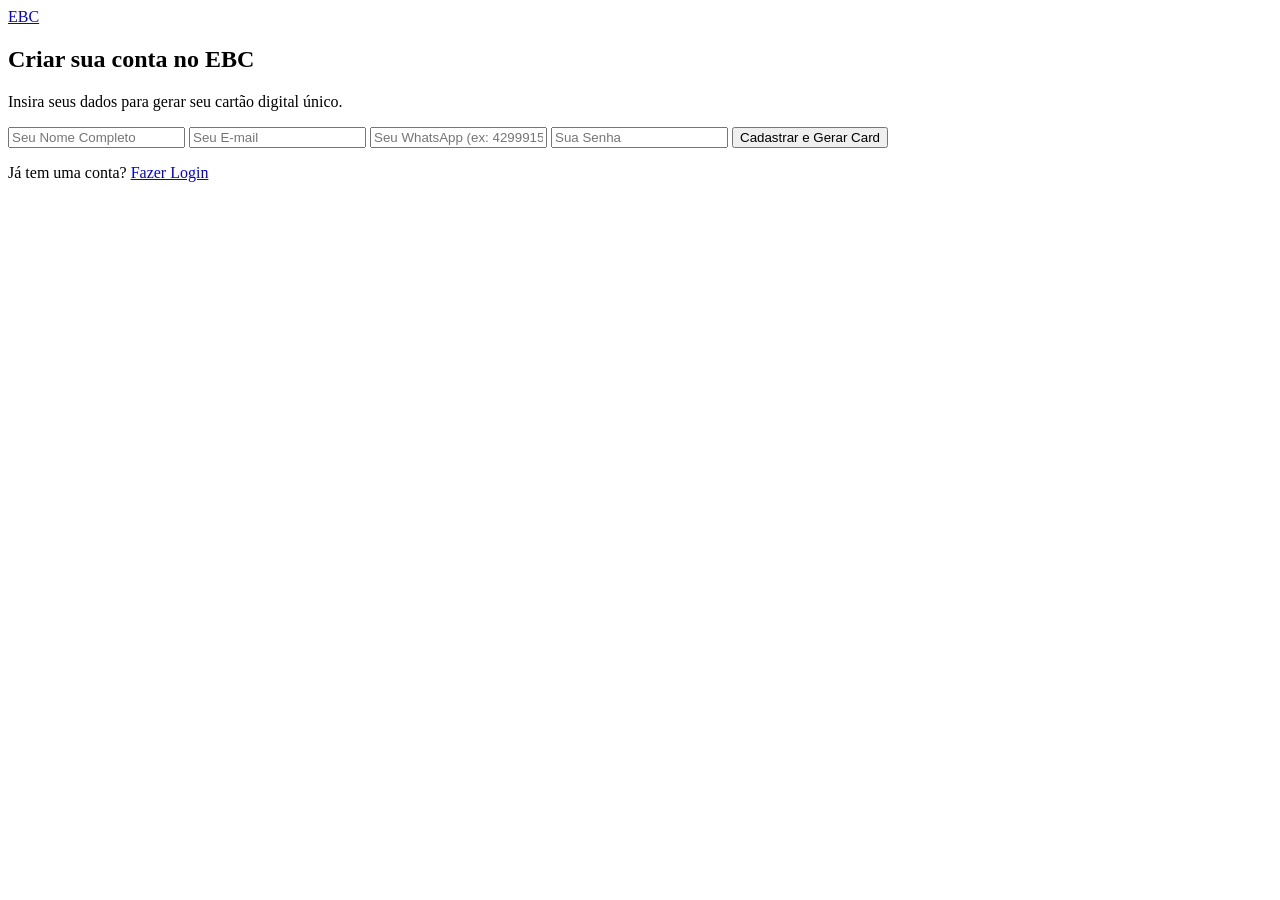
==== cadastro.html @ a2c6bccf "EXPERT BUSINESS CARD EBC permite atualizar suas informações em tempo real e já vem preparado para ev" ====
<!DOCTYPE html>
<html lang="pt-BR">
<head>
    <meta charset="UTF-8">
    <meta name="viewport" content="width=device-width, initial-scale=1.0">
    <title>Criar Conta | EBC</title>
    <link rel="stylesheet" href="css/style.css">
</head>
<body class="auth-page">

    <div class="auth-card">
        <a href="index.html" class="logo"><span class="highlight">EBC</span></a>
        <h2>Criar sua conta no EBC</h2>
        <p>Insira seus dados para gerar seu cartão digital único.</p>

        <form id="form-cadastro">
            <input type="text" id="nome" placeholder="Seu Nome Completo" required>
            <input type="email" id="email" placeholder="Seu E-mail" required>
            <input type="tel" id="whatsapp" placeholder="Seu WhatsApp (ex: 42999157587)" required>
            <input type="password" id="senha" placeholder="Sua Senha" required>
            
            <button type="submit" class="btn btn-primary btn-full">Cadastrar e Gerar Card</button>
        </form>

        <p class="auth-footer">Já tem uma conta? <a href="login.html">Fazer Login</a></p>
    </div>

    <script src="js/app.js"></script>
</body>
</html>
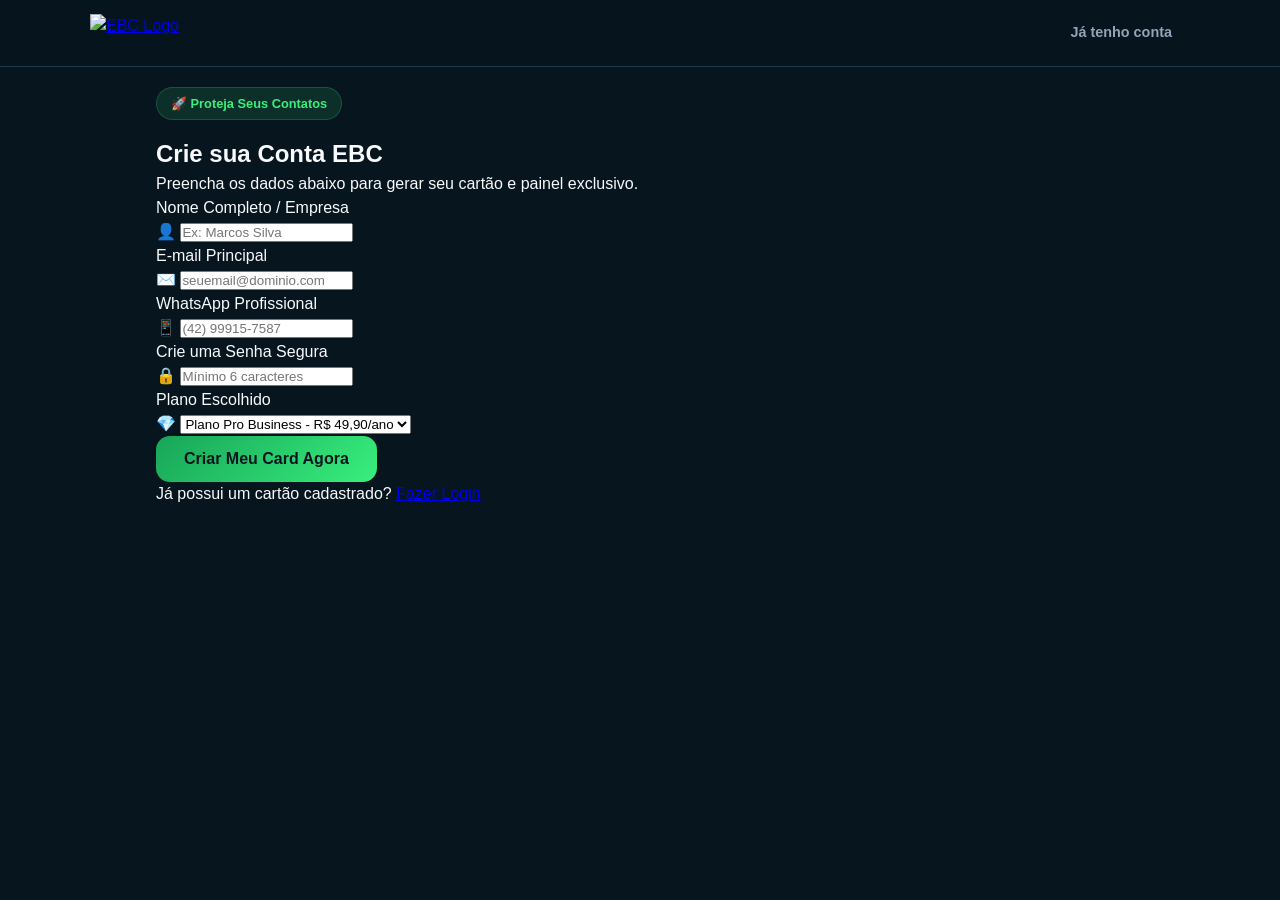
==== commit 69b21dc9: "EBC ATUALIZAÇÃO Atual" ====
--- a/cadastro.html
+++ b/cadastro.html
@@ -2,29 +2,114 @@
 <html lang="pt-BR">
 <head>
     <meta charset="UTF-8">
-    <meta name="viewport" content="width=device-width, initial-scale=1.0">
-    <title>Criar Conta | EBC</title>
-    <link rel="stylesheet" href="css/style.css">
+    <meta name="viewport" content="width=device-width, initial-scale=1.0, maximum-scale=1.0, user-scalable=no">
+    <title>Criar Conta | Expert Business Card</title>
+    <link rel="icon" type="image/svg+xml" href="favicon.svg">
+    <link rel="stylesheet" href="style.css">
+    <link rel="stylesheet" href="css/forms.css">
 </head>
-<body class="auth-page">
+<body class="app-mode">
 
-    <div class="auth-card">
-        <a href="index.html" class="logo"><span class="highlight">EBC</span></a>
-        <h2>Criar sua conta no EBC</h2>
-        <p>Insira seus dados para gerar seu cartão digital único.</p>
+    <header class="app-header">
+        <div class="header-container">
+            <a href="index.html" class="app-brand">
+                <img src="logo-ebc.svg" alt="EBC Logo" class="brand-logo">
+            </a>
+            <div class="header-actions">
+                <a href="login.html" class="btn btn-ghost">Já tenho conta</a>
+            </div>
+        </div>
+    </header>
 
-        <form id="form-cadastro">
-            <input type="text" id="nome" placeholder="Seu Nome Completo" required>
-            <input type="email" id="email" placeholder="Seu E-mail" required>
-            <input type="tel" id="whatsapp" placeholder="Seu WhatsApp (ex: 42999157587)" required>
-            <input type="password" id="senha" placeholder="Sua Senha" required>
-            
-            <button type="submit" class="btn btn-primary btn-full">Cadastrar e Gerar Card</button>
-        </form>
+    <main class="app-content">
+        <div class="auth-wrapper">
+            <div class="auth-card">
+                <div class="auth-header text-center">
+                    <div class="app-chip">🚀 Proteja Seus Contatos</div>
+                    <h2>Crie sua Conta EBC</h2>
+                    <p>Preencha os dados abaixo para gerar seu cartão e painel exclusivo.</p>
+                </div>
 
-        <p class="auth-footer">Já tem uma conta? <a href="login.html">Fazer Login</a></p>
+                <form id="form-cadastro" class="app-form" onsubmit="realizarCadastro(event)">
+                    
+                    <div id="auth-alert" class="form-alert" style="display: none;"></div>
+
+                    <div class="form-group">
+                        <label for="nome">Nome Completo / Empresa</label>
+                        <div class="input-wrapper">
+                            <span class="input-icon">👤</span>
+                            <input type="text" id="nome" placeholder="Ex: Marcos Silva" required>
+                        </div>
+                    </div>
+
+                    <div class="form-group">
+                        <label for="email">E-mail Principal</label>
+                        <div class="input-wrapper">
+                            <span class="input-icon">✉️</span>
+                            <input type="email" id="email" placeholder="seuemail@dominio.com" required>
+                        </div>
+                    </div>
+
+                    <div class="form-group">
+                        <label for="whatsapp">WhatsApp Profissional</label>
+                        <div class="input-wrapper">
+                            <span class="input-icon">📱</span>
+                            <input type="tel" id="whatsapp" placeholder="(42) 99915-7587" required>
+                        </div>
+                    </div>
+
+                    <div class="form-group">
+                        <label for="senha">Crie uma Senha Segura</label>
+                        <div class="input-wrapper">
+                            <span class="input-icon">🔒</span>
+                            <input type="password" id="senha" placeholder="Mínimo 6 caracteres" minlength="6" required>
+                        </div>
+                    </div>
+
+                    <div class="form-group">
+                        <label for="plano">Plano Escolhido</label>
+                        <div class="input-wrapper">
+                            <span class="input-icon">💎</span>
+                            <select id="plano">
+                                <option value="Start">Plano Start - R$ 19,90 (Único)</option>
+                                <option value="Pro Business" selected>Plano Pro Business - R$ 49,90/ano</option>
+                            </select>
+                        </div>
+                    </div>
+
+                    <button type="submit" class="btn btn-app-primary btn-full">
+                        Criar Meu Card Agora
+                    </button>
+
+                </form>
+
+                <div class="auth-footer text-center">
+                    <p>Já possui um cartão cadastrado? <a href="login.html" class="link-highlight">Fazer Login</a></p>
+                </div>
+            </div>
+        </div>
+    </main>
+
+    <div class="mobile-bottom-nav">
+        <a href="index.html" class="nav-item">
+            <span class="nav-icon">🏠</span>
+            <span class="nav-label">Início</span>
+        </a>
+        <a href="planos.html" class="nav-item">
+            <span class="nav-icon">💎</span>
+            <span class="nav-label">Planos</span>
+        </a>
+        <a href="cadastro.html" class="nav-item active">
+            <span class="nav-icon">➕</span>
+            <span class="nav-label">Criar</span>
+        </a>
+        <a href="login.html" class="nav-item">
+            <span class="nav-icon">🔑</span>
+            <span class="nav-label">Entrar</span>
+        </a>
     </div>
 
-    <script src="js/app.js"></script>
+    <script src="app.js"></script>
+    <script src="js/auth.js"></script>
 </body>
 </html>
--- a/style.css
+++ b/style.css
@@ -0,0 +1,321 @@
+:root {
+    --bg-main: #07151f;
+    --bg-card: #0d2232;
+    --bg-card-hover: #122c40;
+    --primary: #18a558;
+    --primary-bright: #38ef7d;
+    --primary-glow: rgba(24, 165, 88, 0.3);
+    --text: #f8fafc;
+    --text-muted: #94a3b8;
+    --border: #1e3a50;
+    --danger: #ef4444;
+    --danger-bg: rgba(239, 68, 68, 0.1);
+    --success-bg: rgba(24, 165, 88, 0.1);
+}
+
+* {
+    margin: 0;
+    padding: 0;
+    box-sizing: border-box;
+    font-family: -apple-system, BlinkMacSystemFont, "Segoe UI", Roboto, Helvetica, Arial, sans-serif;
+    -webkit-tap-highlight-color: transparent;
+}
+
+body.app-mode {
+    background-color: var(--bg-main);
+    color: var(--text);
+    line-height: 1.5;
+    padding-bottom: 70px; /* Espaço para o menu mobile inferior */
+}
+
+/* App Header Header Fixed */
+.app-header {
+    position: sticky;
+    top: 0;
+    z-index: 100;
+    background: rgba(7, 21, 31, 0.88);
+    backdrop-filter: blur(12px);
+    border-bottom: 1px solid var(--border);
+    padding: 12px 20px;
+}
+
+.header-container {
+    max-width: 1100px;
+    margin: 0 auto;
+    display: flex;
+    justify-content: space-between;
+    align-items: center;
+}
+
+.brand-logo {
+    height: 38px;
+    display: block;
+}
+
+.desktop-nav {
+    display: flex;
+    gap: 20px;
+}
+
+.desktop-nav a {
+    color: var(--text-muted);
+    text-decoration: none;
+    font-size: 0.95rem;
+    font-weight: 500;
+    transition: 0.2s;
+}
+
+.desktop-nav a:hover {
+    color: var(--primary-bright);
+}
+
+.header-actions {
+    display: flex;
+    gap: 10px;
+}
+
+/* Botões Estilo App */
+.btn {
+    display: inline-flex;
+    align-items: center;
+    justify-content: center;
+    padding: 10px 18px;
+    border-radius: 12px;
+    font-weight: 600;
+    text-decoration: none;
+    font-size: 0.9rem;
+    transition: all 0.2s ease;
+    border: none;
+    cursor: pointer;
+}
+
+.btn-ghost {
+    color: var(--text-muted);
+}
+
+.btn-ghost:hover {
+    color: var(--text);
+}
+
+.btn-primary-glow {
+    background: var(--primary);
+    color: #fff;
+    box-shadow: 0 4px 14px var(--primary-glow);
+}
+
+.btn-primary-glow:hover {
+    background: #138043;
+    transform: translateY(-1px);
+}
+
+.btn-app-primary {
+    background: linear-gradient(135deg, #18a558, #38ef7d);
+    color: #07151f;
+    font-size: 1rem;
+    padding: 14px 28px;
+    border-radius: 14px;
+    font-weight: 800;
+}
+
+.btn-app-secondary {
+    background: var(--bg-card);
+    color: var(--text);
+    border: 1px solid var(--border);
+    font-size: 1rem;
+    padding: 14px 28px;
+    border-radius: 14px;
+}
+
+/* App Content Layout */
+.app-content {
+    max-width: 1000px;
+    margin: 20px auto;
+    padding: 0 16px;
+}
+
+.hero-card {
+    background: radial-gradient(circle at top right, #123046, var(--bg-card));
+    border: 1px solid var(--border);
+    border-radius: 24px;
+    padding: 40px 24px;
+    text-align: center;
+    margin-bottom: 30px;
+    box-shadow: 0 10px 30px rgba(0,0,0,0.3);
+}
+
+.app-chip {
+    display: inline-block;
+    background: rgba(56, 239, 125, 0.12);
+    color: var(--primary-bright);
+    padding: 6px 14px;
+    border-radius: 20px;
+    font-size: 0.8rem;
+    font-weight: 700;
+    margin-bottom: 16px;
+    border: 1px solid rgba(56, 239, 125, 0.2);
+}
+
+.hero-title {
+    font-size: 2rem;
+    font-weight: 800;
+    line-height: 1.25;
+    margin-bottom: 16px;
+}
+
+.gradient-text {
+    background: linear-gradient(90deg, #18a558, #38ef7d);
+    -webkit-background-clip: text;
+    -webkit-text-fill-color: transparent;
+}
+
+.hero-desc {
+    color: var(--text-muted);
+    font-size: 1rem;
+    max-width: 750px;
+    margin: 0 auto 24px auto;
+}
+
+.hero-action-group {
+    display: flex;
+    gap: 12px;
+    justify-content: center;
+    flex-wrap: wrap;
+}
+
+/* Grids estilo Widget */
+.app-section {
+    margin-bottom: 40px;
+}
+
+.section-header {
+    text-align: center;
+    margin-bottom: 20px;
+}
+
+.section-header h2 {
+    font-size: 1.5rem;
+    font-weight: 700;
+}
+
+.section-header p {
+    color: var(--text-muted);
+    font-size: 0.9rem;
+}
+
+.app-grid-2 {
+    display: grid;
+    grid-template-columns: repeat(auto-fit, minmax(280px, 1fr));
+    gap: 16px;
+}
+
+.app-grid-3 {
+    display: grid;
+    grid-template-columns: repeat(auto-fit, minmax(240px, 1fr));
+    gap: 16px;
+}
+
+.app-card {
+    background: var(--bg-card);
+    border: 1px solid var(--border);
+    border-radius: 18px;
+    padding: 24px;
+}
+
+.border-danger { border-left: 4px solid var(--danger); }
+.border-success { border-left: 4px solid var(--primary); }
+
+.card-status-badge {
+    display: inline-block;
+    padding: 4px 10px;
+    border-radius: 8px;
+    font-size: 0.8rem;
+    font-weight: 700;
+    margin-bottom: 12px;
+}
+
+.status-danger { background: var(--danger-bg); color: var(--danger); }
+.status-success { background: var(--success-bg); color: var(--primary-bright); }
+
+.app-list {
+    list-style: none;
+}
+
+.app-list li {
+    margin-bottom: 12px;
+    font-size: 0.9rem;
+    color: var(--text-muted);
+}
+
+.widget-card {
+    background: var(--bg-card);
+    border: 1px solid var(--border);
+    border-radius: 18px;
+    padding: 20px;
+    transition: 0.2s;
+}
+
+.widget-card:hover {
+    background: var(--bg-card-hover);
+    transform: translateY(-2px);
+}
+
+.widget-icon {
+    font-size: 1.8rem;
+    margin-bottom: 10px;
+}
+
+/* Bottom Nav (Apenas Mobile) */
+.mobile-bottom-nav {
+    display: none;
+    position: fixed;
+    bottom: 0;
+    left: 0;
+    width: 100%;
+    height: 60px;
+    background: rgba(13, 34, 50, 0.95);
+    backdrop-filter: blur(10px);
+    border-top: 1px solid var(--border);
+    justify-content: space-around;
+    align-items: center;
+    z-index: 1000;
+}
+
+.nav-item {
+    display: flex;
+    flex-direction: column;
+    align-items: center;
+    text-decoration: none;
+    color: var(--text-muted);
+    font-size: 0.7rem;
+}
+
+.nav-item.active {
+    color: var(--primary-bright);
+}
+
+.nav-icon {
+    font-size: 1.2rem;
+}
+
+/* Footer App */
+.app-footer {
+    text-align: center;
+    padding: 30px 16px;
+    border-top: 1px solid var(--border);
+    color: var(--text-muted);
+    font-size: 0.85rem;
+}
+
+.contact-highlight {
+    color: var(--primary-bright);
+    font-weight: 600;
+    margin: 8px 0;
+}
+
+/* Responsividade Mobile Native */
+@media (max-width: 768px) {
+    .desktop-nav { display: none; }
+    .mobile-bottom-nav { display: flex; }
+    .hero-title { font-size: 1.6rem; }
+    .hero-card { padding: 24px 16px; }
+}
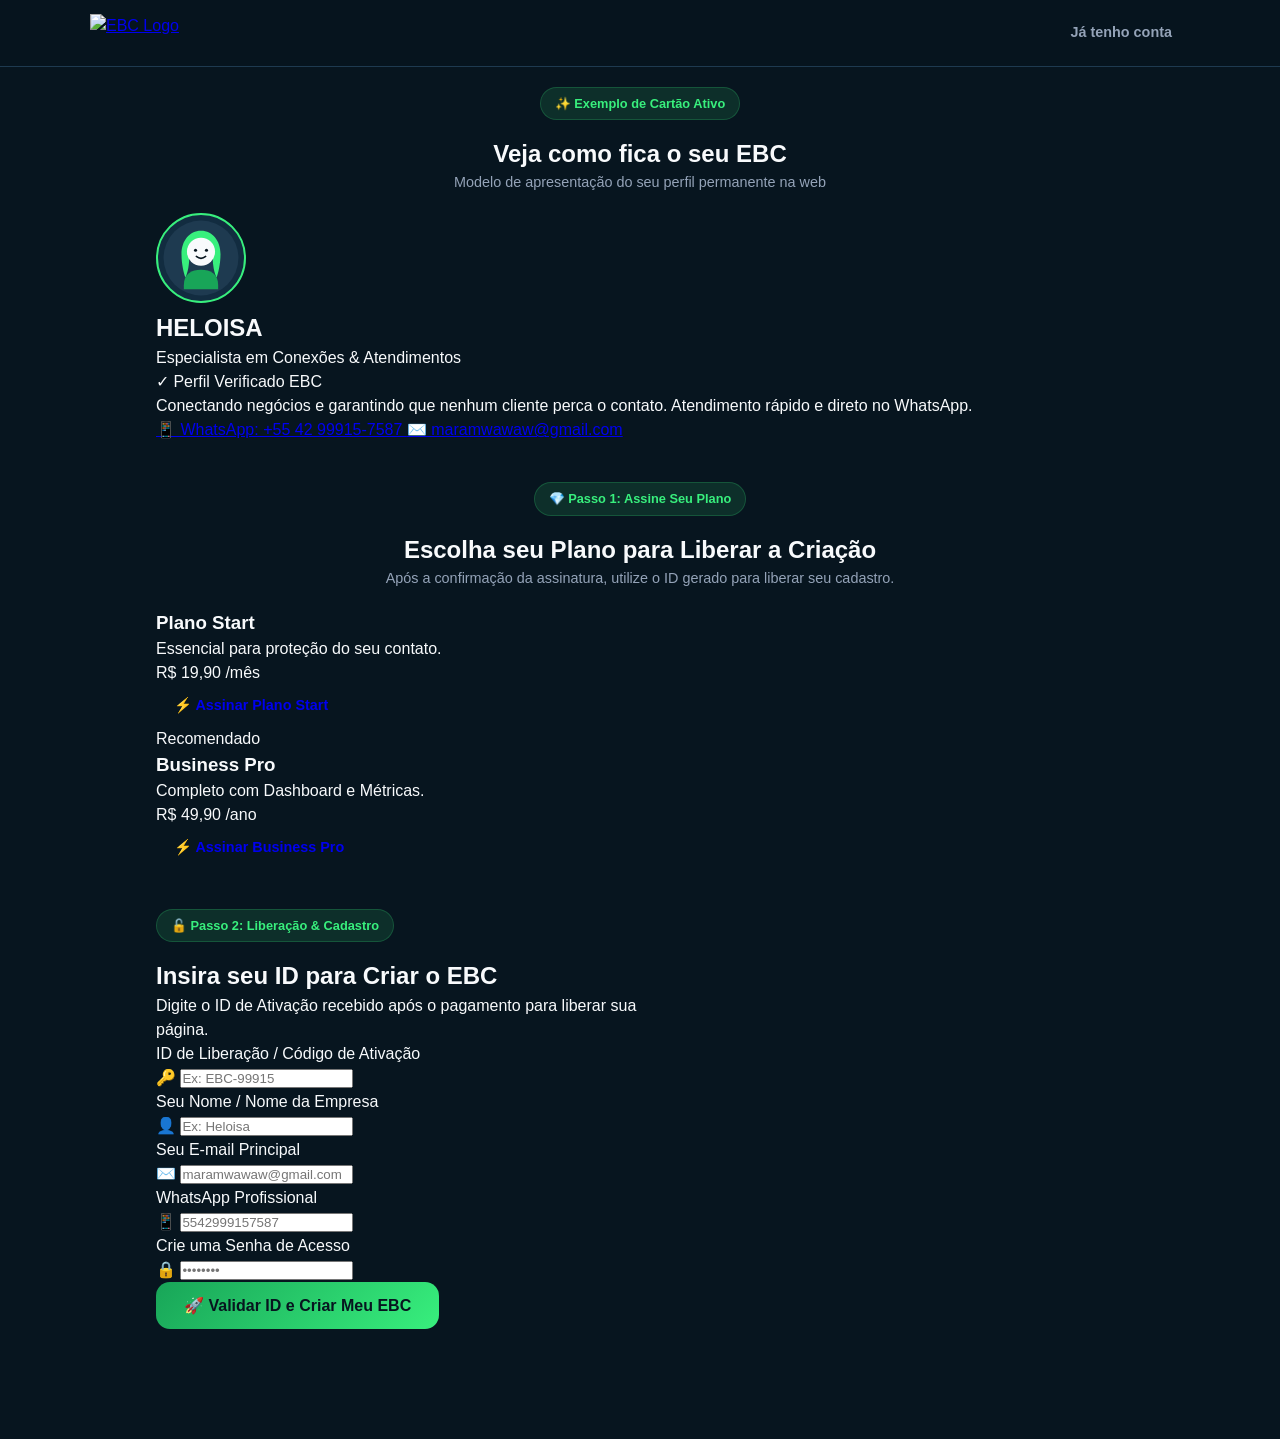
==== commit 764fc406: "cadastro.html Atualização" ====
--- a/cadastro.html
+++ b/cadastro.html
@@ -3,10 +3,11 @@
 <head>
     <meta charset="UTF-8">
     <meta name="viewport" content="width=device-width, initial-scale=1.0, maximum-scale=1.0, user-scalable=no">
-    <title>Criar Conta | Expert Business Card</title>
+    <title>Criar EBC | Expert Business Card</title>
     <link rel="icon" type="image/svg+xml" href="favicon.svg">
     <link rel="stylesheet" href="style.css">
     <link rel="stylesheet" href="css/forms.css">
+    <link rel="stylesheet" href="css/dashboard.css">
 </head>
 <body class="app-mode">
 
@@ -22,72 +23,154 @@
     </header>
 
     <main class="app-content">
-        <div class="auth-wrapper">
-            <div class="auth-card">
-                <div class="auth-header text-center">
-                    <div class="app-chip">🚀 Proteja Seus Contatos</div>
-                    <h2>Crie sua Conta EBC</h2>
-                    <p>Preencha os dados abaixo para gerar seu cartão e painel exclusivo.</p>
-                </div>
-
-                <form id="form-cadastro" class="app-form" onsubmit="realizarCadastro(event)">
+
+        <section class="app-section">
+            <div class="section-header text-center">
+                <div class="app-chip">✨ Exemplo de Cartão Ativo</div>
+                <h2>Veja como fica o seu EBC</h2>
+                <p>Modelo de apresentação do seu perfil permanente na web</p>
+            </div>
+
+            <div class="public-card-wrapper" style="margin: 0 auto 30px auto;">
+                <div class="public-card">
                     
-                    <div id="auth-alert" class="form-alert" style="display: none;"></div>
-
-                    <div class="form-group">
-                        <label for="nome">Nome Completo / Empresa</label>
-                        <div class="input-wrapper">
-                            <span class="input-icon">👤</span>
-                            <input type="text" id="nome" placeholder="Ex: Marcos Silva" required>
-                        </div>
-                    </div>
-
-                    <div class="form-group">
-                        <label for="email">E-mail Principal</label>
-                        <div class="input-wrapper">
-                            <span class="input-icon">✉️</span>
-                            <input type="email" id="email" placeholder="seuemail@dominio.com" required>
-                        </div>
-                    </div>
-
-                    <div class="form-group">
-                        <label for="whatsapp">WhatsApp Profissional</label>
-                        <div class="input-wrapper">
-                            <span class="input-icon">📱</span>
-                            <input type="tel" id="whatsapp" placeholder="(42) 99915-7587" required>
-                        </div>
-                    </div>
-
-                    <div class="form-group">
-                        <label for="senha">Crie uma Senha Segura</label>
-                        <div class="input-wrapper">
-                            <span class="input-icon">🔒</span>
-                            <input type="password" id="senha" placeholder="Mínimo 6 caracteres" minlength="6" required>
-                        </div>
-                    </div>
-
-                    <div class="form-group">
-                        <label for="plano">Plano Escolhido</label>
-                        <div class="input-wrapper">
-                            <span class="input-icon">💎</span>
-                            <select id="plano">
-                                <option value="Start">Plano Start - R$ 19,90 (Único)</option>
-                                <option value="Pro Business" selected>Plano Pro Business - R$ 49,90/ano</option>
-                            </select>
-                        </div>
-                    </div>
-
-                    <button type="submit" class="btn btn-app-primary btn-full">
-                        Criar Meu Card Agora
-                    </button>
-
-                </form>
-
-                <div class="auth-footer text-center">
-                    <p>Já possui um cartão cadastrado? <a href="login.html" class="link-highlight">Fazer Login</a></p>
-                </div>
-            </div>
-        </div>
+                    <div class="card-avatar-box">
+                        <svg width="90" height="90" viewBox="0 0 100 100" fill="none" xmlns="http://www.w3.org/2000/svg" style="border-radius: 50%; background: #122c40; padding: 4px; border: 2px solid var(--primary-bright);">
+                            <circle cx="50" cy="50" r="48" fill="#1e3a50"/>
+                            <path d="M25 45C25 28 35 15 50 15C65 15 75 28 75 45C75 58 72 70 70 75C65 65 65 50 65 50C65 50 58 55 50 55C42 55 35 50 35 50C35 50 35 65 30 75C28 70 25 58 25 45Z" fill="#38ef7d"/>
+                            <circle cx="50" cy="42" r="18" fill="#f8fafc"/>
+                            <circle cx="43" cy="40" r="2" fill="#07151f"/>
+                            <circle cx="57" cy="40" r="2" fill="#07151f"/>
+                            <path d="M44 48Q50 53 56 48" stroke="#07151f" stroke-width="2" stroke-linecap="round"/>
+                            <path d="M28 85C28 70 38 65 50 65C62 65 72 70 72 85V90H28V85Z" fill="#18a558"/>
+                        </svg>
+                    </div>
+
+                    <div class="card-identity text-center">
+                        <h1>HELOISA</h1>
+                        <p class="public-title">Especialista em Conexões & Atendimentos</p>
+                        <div class="ebc-verified-badge">✓ Perfil Verificado EBC</div>
+                    </div>
+
+                    <p class="public-bio text-center">
+                        Conectando negócios e garantindo que nenhum cliente perca o contato. Atendimento rápido e direto no WhatsApp.
+                    </p>
+
+                    <div class="card-actions-list">
+                        <a href="https://wa.me/5542999157587" target="_blank" class="card-btn btn-whatsapp">
+                            📱 WhatsApp: +55 42 99915-7587
+                        </a>
+                        <a href="mailto:maramwawaw@gmail.com" class="card-btn btn-email">
+                            ✉️ maramwawaw@gmail.com
+                        </a>
+                    </div>
+                </div>
+            </div>
+        </section>
+
+        <section class="app-section">
+            <div class="section-header text-center">
+                <div class="app-chip">💎 Passo 1: Assine Seu Plano</div>
+                <h2>Escolha seu Plano para Liberar a Criação</h2>
+                <p>Após a confirmação da assinatura, utilize o ID gerado para liberar seu cadastro.</p>
+            </div>
+
+            <div class="plans-container" style="margin-bottom: 30px;">
+                <div class="plan-card">
+                    <div class="plan-header">
+                        <h3>Plano Start</h3>
+                        <p class="plan-desc">Essencial para proteção do seu contato.</p>
+                    </div>
+                    <div class="plan-price">
+                        <span class="currency">R$</span>
+                        <span class="amount">19,90</span>
+                        <span class="period">/mês</span>
+                    </div>
+                    <a href="https://invoice.infinitepay.io/plans/wanderer/W61VbRjWlc" target="_blank" class="btn btn-plan">
+                        ⚡ Assinar Plano Start
+                    </a>
+                </div>
+
+                <div class="plan-card featured">
+                    <div class="plan-badge">Recomendado</div>
+                    <div class="plan-header">
+                        <h3>Business Pro</h3>
+                        <p class="plan-desc">Completo com Dashboard e Métricas.</p>
+                    </div>
+                    <div class="plan-price">
+                        <span class="currency">R$</span>
+                        <span class="amount">49,90</span>
+                        <span class="period">/ano</span>
+                    </div>
+                    <a href="https://invoice.infinitepay.io/plans/wanderer/f2KK0STDxu" target="_blank" class="btn btn-plan btn-featured">
+                        ⚡ Assinar Business Pro
+                    </a>
+                </div>
+            </div>
+        </section>
+
+        <section class="app-section">
+            <div class="auth-wrapper" style="max-width: 500px;">
+                <div class="auth-card">
+                    <div class="auth-header text-center">
+                        <div class="app-chip">🔓 Passo 2: Liberação & Cadastro</div>
+                        <h2>Insira seu ID para Criar o EBC</h2>
+                        <p>Digite o ID de Ativação recebido após o pagamento para liberar sua página.</p>
+                    </div>
+
+                    <form id="form-cadastro-ebc" class="app-form" onsubmit="validarELiberarEBC(event)">
+                        
+                        <div id="auth-alert" class="form-alert" style="display: none;"></div>
+
+                        <div class="form-group">
+                            <label for="id-liberacao">ID de Liberação / Código de Ativação</label>
+                            <div class="input-wrapper">
+                                <span class="input-icon">🔑</span>
+                                <input type="text" id="id-liberacao" placeholder="Ex: EBC-99915" required>
+                            </div>
+                        </div>
+
+                        <div class="form-group">
+                            <label for="nome">Seu Nome / Nome da Empresa</label>
+                            <div class="input-wrapper">
+                                <span class="input-icon">👤</span>
+                                <input type="text" id="nome" placeholder="Ex: Heloisa" required>
+                            </div>
+                        </div>
+
+                        <div class="form-group">
+                            <label for="email">Seu E-mail Principal</label>
+                            <div class="input-wrapper">
+                                <span class="input-icon">✉️</span>
+                                <input type="email" id="email" placeholder="maramwawaw@gmail.com" required>
+                            </div>
+                        </div>
+
+                        <div class="form-group">
+                            <label for="whatsapp">WhatsApp Profissional</label>
+                            <div class="input-wrapper">
+                                <span class="input-icon">📱</span>
+                                <input type="tel" id="whatsapp" placeholder="5542999157587" required>
+                            </div>
+                        </div>
+
+                        <div class="form-group">
+                            <label for="senha">Crie uma Senha de Acesso</label>
+                            <div class="input-wrapper">
+                                <span class="input-icon">🔒</span>
+                                <input type="password" id="senha" placeholder="••••••••" minlength="6" required>
+                            </div>
+                        </div>
+
+                        <button type="submit" class="btn btn-app-primary btn-full">
+                            🚀 Validar ID e Criar Meu EBC
+                        </button>
+
+                    </form>
+                </div>
+            </div>
+        </section>
+
     </main>
 
     <div class="mobile-bottom-nav">
@@ -110,6 +193,40 @@
     </div>
 
     <script src="app.js"></script>
-    <script src="js/auth.js"></script>
+    <script>
+        function validarELiberarEBC(event) {
+            event.preventDefault();
+
+            const idLiberacao = document.getElementById('id-liberacao').value.trim();
+            const alertBox = document.getElementById('auth-alert');
+
+            // Validação simples do ID de Liberação
+            if (!idLiberacao) {
+                alertBox.innerText = '❌ Por favor, informe o ID de Liberação do seu plano.';
+                alertBox.className = 'form-alert alert-error';
+                alertBox.style.display = 'block';
+                return;
+            }
+
+            const usuario = {
+                ebc_id: idLiberacao,
+                nome: document.getElementById('nome').value,
+                email: document.getElementById('email').value,
+                whatsapp: document.getElementById('whatsapp').value,
+                senha: document.getElementById('senha').value
+            };
+
+            // Salva a sessão do usuário
+            localStorage.setItem('ebc_sessao_ativa', JSON.stringify(usuario));
+
+            alertBox.innerText = '✅ ID Validado! Redirecionando para o seu Dashboard...';
+            alertBox.className = 'form-alert alert-success';
+            alertBox.style.display = 'block';
+
+            setTimeout(() => {
+                window.location.href = 'dashboard.html';
+            }, 1200);
+        }
+    </script>
 </body>
-</html>+</html>
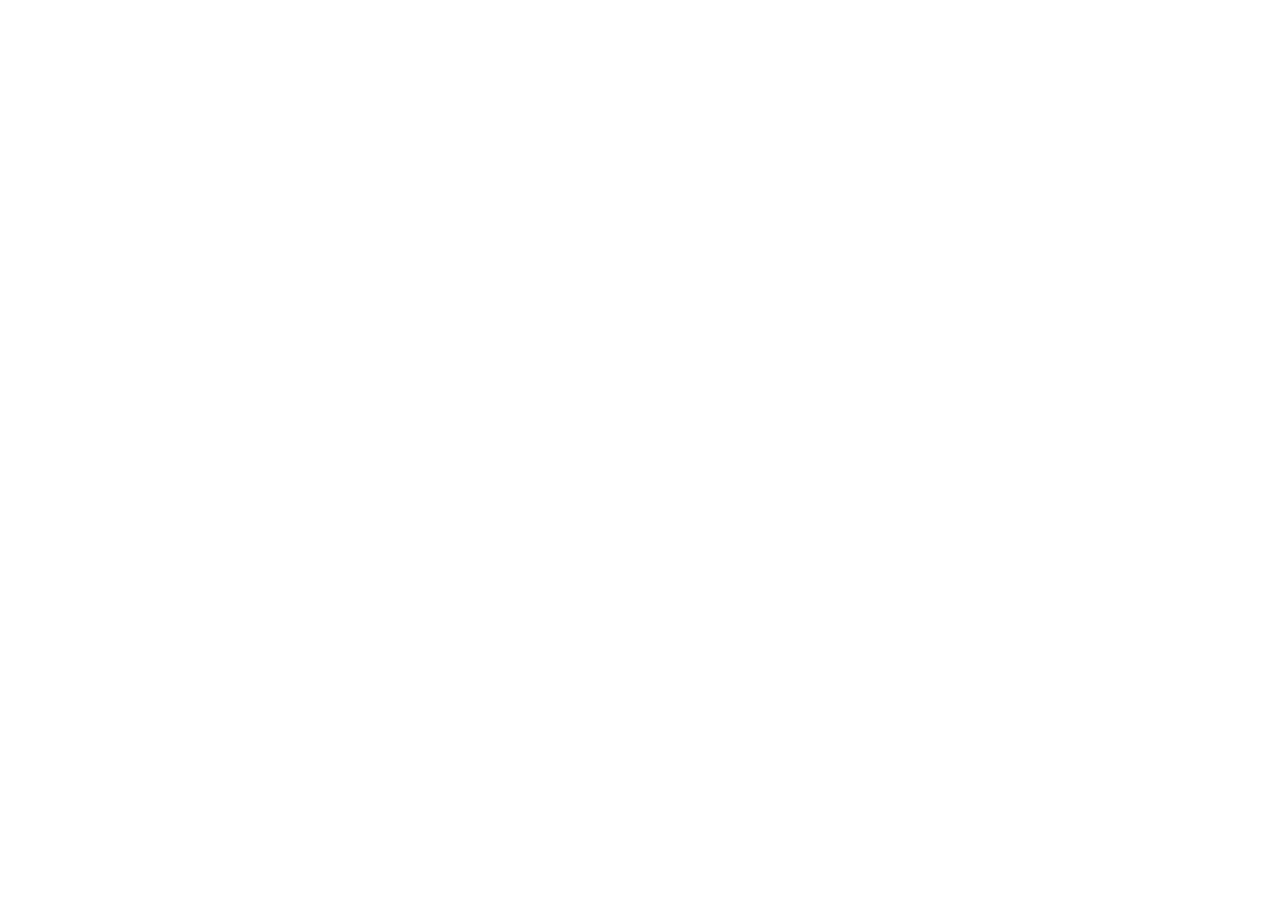
==== commit 0ff486fc: "cadastro.html Atualização" ====
--- a/cadastro.html
+++ b/cadastro.html
@@ -8,225 +8,161 @@
     <link rel="stylesheet" href="style.css">
     <link rel="stylesheet" href="css/forms.css">
     <link rel="stylesheet" href="css/dashboard.css">
-</head>
-<body class="app-mode">
+    <link rel="stylesheet" href="https://cdnjs.cloudflare.com/ajax/libs/font-awesome/6.4.0/css/all.min.css">
+    
+    <style>
+        /* Ajustes específicos para a grade de cartões */
+        .cards-grid-wrapper {
+            display: flex;
+            flex-wrap: wrap;
+            gap: 20px;
+            justify-content: center;
+            max-width: 850px;
+            margin: 0 auto 30px auto;
+            width: 100%;
+        }
 
-    <header class="app-header">
-        <div class="header-container">
-            <a href="index.html" class="app-brand">
-                <img src="logo-ebc.svg" alt="EBC Logo" class="brand-logo">
-            </a>
-            <div class="header-actions">
-                <a href="login.html" class="btn btn-ghost">Já tenho conta</a>
-            </div>
-        </div>
-    </header>
+        .custom-card {
+            background: #ffffff;
+            border-radius: 16px;
+            box-shadow: 0 8px 20px rgba(0,0,0,0.08);
+            flex: 1;
+            min-width: 290px;
+            max-width: 380px;
+            padding: 24px 20px;
+            text-align: center;
+            display: flex;
+            flex-direction: column;
+            align-items: center;
+            border: 1px solid rgba(0,0,0,0.05);
+        }
 
-    <main class="app-content">
+        .custom-card .avatar-box {
+            width: 80px;
+            height: 80px;
+            border-radius: 50%;
+            display: flex;
+            align-items: center;
+            justify-content: center;
+            font-size: 32px;
+            margin-bottom: 12px;
+        }
 
-        <section class="app-section">
-            <div class="section-header text-center">
-                <div class="app-chip">✨ Exemplo de Cartão Ativo</div>
-                <h2>Veja como fica o seu EBC</h2>
-                <p>Modelo de apresentação do seu perfil permanente na web</p>
-            </div>
+        .custom-card .badge-verified {
+            padding: 4px 10px;
+            border-radius: 20px;
+            font-size: 0.78rem;
+            font-weight: 700;
+            margin-bottom: 10px;
+            display: inline-flex;
+            align-items: center;
+            gap: 5px;
+        }
 
-            <div class="public-card-wrapper" style="margin: 0 auto 30px auto;">
-                <div class="public-card">
-                    
-                    <div class="card-avatar-box">
-                        <svg width="90" height="90" viewBox="0 0 100 100" fill="none" xmlns="http://www.w3.org/2000/svg" style="border-radius: 50%; background: #122c40; padding: 4px; border: 2px solid var(--primary-bright);">
-                            <circle cx="50" cy="50" r="48" fill="#1e3a50"/>
-                            <path d="M25 45C25 28 35 15 50 15C65 15 75 28 75 45C75 58 72 70 70 75C65 65 65 50 65 50C65 50 58 55 50 55C42 55 35 50 35 50C35 50 35 65 30 75C28 70 25 58 25 45Z" fill="#38ef7d"/>
-                            <circle cx="50" cy="42" r="18" fill="#f8fafc"/>
-                            <circle cx="43" cy="40" r="2" fill="#07151f"/>
-                            <circle cx="57" cy="40" r="2" fill="#07151f"/>
-                            <path d="M44 48Q50 53 56 48" stroke="#07151f" stroke-width="2" stroke-linecap="round"/>
-                            <path d="M28 85C28 70 38 65 50 65C62 65 72 70 72 85V90H28V85Z" fill="#18a558"/>
-                        </svg>
-                    </div>
+        .custom-card h3 {
+            font-size: 1.35rem;
+            color: #1e293b;
+            margin-bottom: 2px;
+        }
 
-                    <div class="card-identity text-center">
-                        <h1>HELOISA</h1>
-                        <p class="public-title">Especialista em Conexões & Atendimentos</p>
-                        <div class="ebc-verified-badge">✓ Perfil Verificado EBC</div>
-                    </div>
+        .custom-card .card-subtitle {
+            font-size: 0.88rem;
+            font-weight: 600;
+            margin-bottom: 10px;
+        }
 
-                    <p class="public-bio text-center">
-                        Conectando negócios e garantindo que nenhum cliente perca o contato. Atendimento rápido e direto no WhatsApp.
-                    </p>
+        .custom-card .card-bio {
+            font-size: 0.82rem;
+            color: #64748b;
+            margin-bottom: 16px;
+            line-height: 1.4;
+        }
 
-                    <div class="card-actions-list">
-                        <a href="https://wa.me/5542999157587" target="_blank" class="card-btn btn-whatsapp">
-                            📱 WhatsApp: +55 42 99915-7587
-                        </a>
-                        <a href="mailto:maramwawaw@gmail.com" class="card-btn btn-email">
-                            ✉️ maramwawaw@gmail.com
-                        </a>
-                    </div>
-                </div>
-            </div>
-        </section>
+        .custom-card .card-actions {
+            width: 100%;
+            display: flex;
+            flex-direction: column;
+            gap: 8px;
+            margin-bottom: 16px;
+        }
 
-        <section class="app-section">
-            <div class="section-header text-center">
-                <div class="app-chip">💎 Passo 1: Assine Seu Plano</div>
-                <h2>Escolha seu Plano para Liberar a Criação</h2>
-                <p>Após a confirmação da assinatura, utilize o ID gerado para liberar seu cadastro.</p>
-            </div>
+        .custom-card .btn-card-action {
+            display: flex;
+            align-items: center;
+            justify-content: center;
+            gap: 8px;
+            padding: 10px;
+            border-radius: 8px;
+            text-decoration: none;
+            font-weight: 600;
+            font-size: 0.85rem;
+            transition: opacity 0.2s;
+        }
 
-            <div class="plans-container" style="margin-bottom: 30px;">
-                <div class="plan-card">
-                    <div class="plan-header">
-                        <h3>Plano Start</h3>
-                        <p class="plan-desc">Essencial para proteção do seu contato.</p>
-                    </div>
-                    <div class="plan-price">
-                        <span class="currency">R$</span>
-                        <span class="amount">19,90</span>
-                        <span class="period">/mês</span>
-                    </div>
-                    <a href="https://invoice.infinitepay.io/plans/wanderer/W61VbRjWlc" target="_blank" class="btn btn-plan">
-                        ⚡ Assinar Plano Start
-                    </a>
-                </div>
+        .custom-card .btn-card-action:hover {
+            opacity: 0.9;
+        }
 
-                <div class="plan-card featured">
-                    <div class="plan-badge">Recomendado</div>
-                    <div class="plan-header">
-                        <h3>Business Pro</h3>
-                        <p class="plan-desc">Completo com Dashboard e Métricas.</p>
-                    </div>
-                    <div class="plan-price">
-                        <span class="currency">R$</span>
-                        <span class="amount">49,90</span>
-                        <span class="period">/ano</span>
-                    </div>
-                    <a href="https://invoice.infinitepay.io/plans/wanderer/f2KK0STDxu" target="_blank" class="btn btn-plan btn-featured">
-                        ⚡ Assinar Business Pro
-                    </a>
-                </div>
-            </div>
-        </section>
+        .custom-card .social-links {
+            display: flex;
+            gap: 10px;
+            margin-bottom: 16px;
+        }
 
-        <section class="app-section">
-            <div class="auth-wrapper" style="max-width: 500px;">
-                <div class="auth-card">
-                    <div class="auth-header text-center">
-                        <div class="app-chip">🔓 Passo 2: Liberação & Cadastro</div>
-                        <h2>Insira seu ID para Criar o EBC</h2>
-                        <p>Digite o ID de Ativação recebido após o pagamento para liberar sua página.</p>
-                    </div>
+        .custom-card .social-links a {
+            width: 34px;
+            height: 34px;
+            border-radius: 50%;
+            display: flex;
+            align-items: center;
+            justify-content: center;
+            color: #fff;
+            text-decoration: none;
+            font-size: 0.95rem;
+        }
 
-                    <form id="form-cadastro-ebc" class="app-form" onsubmit="validarELiberarEBC(event)">
-                        
-                        <div id="auth-alert" class="form-alert" style="display: none;"></div>
+        .custom-card .btn-register {
+            width: 100%;
+            padding: 8px;
+            border: 2px solid;
+            background: transparent;
+            border-radius: 8px;
+            font-weight: 700;
+            font-size: 0.8rem;
+            text-decoration: none;
+            display: block;
+        }
 
-                        <div class="form-group">
-                            <label for="id-liberacao">ID de Liberação / Código de Ativação</label>
-                            <div class="input-wrapper">
-                                <span class="input-icon">🔑</span>
-                                <input type="text" id="id-liberacao" placeholder="Ex: EBC-99915" required>
-                            </div>
-                        </div>
+        /* CARD HELOISA */
+        .card-heloisa .avatar-box { background: #f3e5f5; color: #8e44ad; }
+        .card-heloisa .badge-verified { background: #e8f5e9; color: #2e7d32; }
+        .card-heloisa .card-subtitle { color: #8e44ad; }
+        .card-heloisa .btn-whatsapp { background: #25d366; color: #fff; }
+        .card-heloisa .btn-email { background: #f1f5f9; color: #334155; }
+        .card-heloisa .btn-site { background: #8e44ad; color: #fff; }
+        .card-heloisa .social-links a { background: #2c3e50; }
+        .card-heloisa .social-links a.ig { background: #e1306c; }
+        .card-heloisa .social-links a.fb { background: #1877f2; }
+        .card-heloisa .social-links a.yt { background: #ff0000; }
+        .card-heloisa .social-links a.in { background: #0a66c2; }
+        .card-heloisa .btn-register { border-color: #8e44ad; color: #8e44ad; }
 
-                        <div class="form-group">
-                            <label for="nome">Seu Nome / Nome da Empresa</label>
-                            <div class="input-wrapper">
-                                <span class="input-icon">👤</span>
-                                <input type="text" id="nome" placeholder="Ex: Heloisa" required>
-                            </div>
-                        </div>
+        /* CARD JOÃO */
+        .card-joao .avatar-box { background: #e6f0fa; color: #0066cc; }
+        .card-joao .badge-verified { background: #e3f2fd; color: #0288d1; }
+        .card-joao .card-subtitle { color: #0066cc; }
+        .card-joao .btn-whatsapp { background: #25d366; color: #fff; }
+        .card-joao .btn-email { background: #f1f5f9; color: #334155; }
+        .card-joao .btn-site { background: #0066cc; color: #fff; }
+        .card-joao .social-links a { background: #0f2b48; }
+        .card-joao .social-links a.ig { background: #e1306c; }
+        .card-joao .social-links a.fb { background: #1877f2; }
+        .card-joao .social-links a.yt { background: #ff0000; }
+        .card-joao .social-links a.in { background: #0a66c2; }
+        .card-joao .btn-register { border-color: #0066cc; color: #0066cc; }
 
-                        <div class="form-group">
-                            <label for="email">Seu E-mail Principal</label>
-                            <div class="input-wrapper">
-                                <span class="input-icon">✉️</span>
-                                <input type="email" id="email" placeholder="maramwawaw@gmail.com" required>
-                            </div>
-                        </div>
-
-                        <div class="form-group">
-                            <label for="whatsapp">WhatsApp Profissional</label>
-                            <div class="input-wrapper">
-                                <span class="input-icon">📱</span>
-                                <input type="tel" id="whatsapp" placeholder="5542999157587" required>
-                            </div>
-                        </div>
-
-                        <div class="form-group">
-                            <label for="senha">Crie uma Senha de Acesso</label>
-                            <div class="input-wrapper">
-                                <span class="input-icon">🔒</span>
-                                <input type="password" id="senha" placeholder="••••••••" minlength="6" required>
-                            </div>
-                        </div>
-
-                        <button type="submit" class="btn btn-app-primary btn-full">
-                            🚀 Validar ID e Criar Meu EBC
-                        </button>
-
-                    </form>
-                </div>
-            </div>
-        </section>
-
-    </main>
-
-    <div class="mobile-bottom-nav">
-        <a href="index.html" class="nav-item">
-            <span class="nav-icon">🏠</span>
-            <span class="nav-label">Início</span>
-        </a>
-        <a href="planos.html" class="nav-item">
-            <span class="nav-icon">💎</span>
-            <span class="nav-label">Planos</span>
-        </a>
-        <a href="cadastro.html" class="nav-item active">
-            <span class="nav-icon">➕</span>
-            <span class="nav-label">Criar</span>
-        </a>
-        <a href="login.html" class="nav-item">
-            <span class="nav-icon">🔑</span>
-            <span class="nav-label">Entrar</span>
-        </a>
-    </div>
-
-    <script src="app.js"></script>
-    <script>
-        function validarELiberarEBC(event) {
-            event.preventDefault();
-
-            const idLiberacao = document.getElementById('id-liberacao').value.trim();
-            const alertBox = document.getElementById('auth-alert');
-
-            // Validação simples do ID de Liberação
-            if (!idLiberacao) {
-                alertBox.innerText = '❌ Por favor, informe o ID de Liberação do seu plano.';
-                alertBox.className = 'form-alert alert-error';
-                alertBox.style.display = 'block';
-                return;
-            }
-
-            const usuario = {
-                ebc_id: idLiberacao,
-                nome: document.getElementById('nome').value,
-                email: document.getElementById('email').value,
-                whatsapp: document.getElementById('whatsapp').value,
-                senha: document.getElementById('senha').value
-            };
-
-            // Salva a sessão do usuário
-            localStorage.setItem('ebc_sessao_ativa', JSON.stringify(usuario));
-
-            alertBox.innerText = '✅ ID Validado! Redirecionando para o seu Dashboard...';
-            alertBox.className = 'form-alert alert-success';
-            alertBox.style.display = 'block';
-
-            setTimeout(() => {
-                window.location.href = 'dashboard.html';
-            }, 1200);
-        }
-    </script>
-</body>
-</html>
+        .site-footer {
+            text-align: center;
+            padding: 20px;
+            font-size: 0.
+      
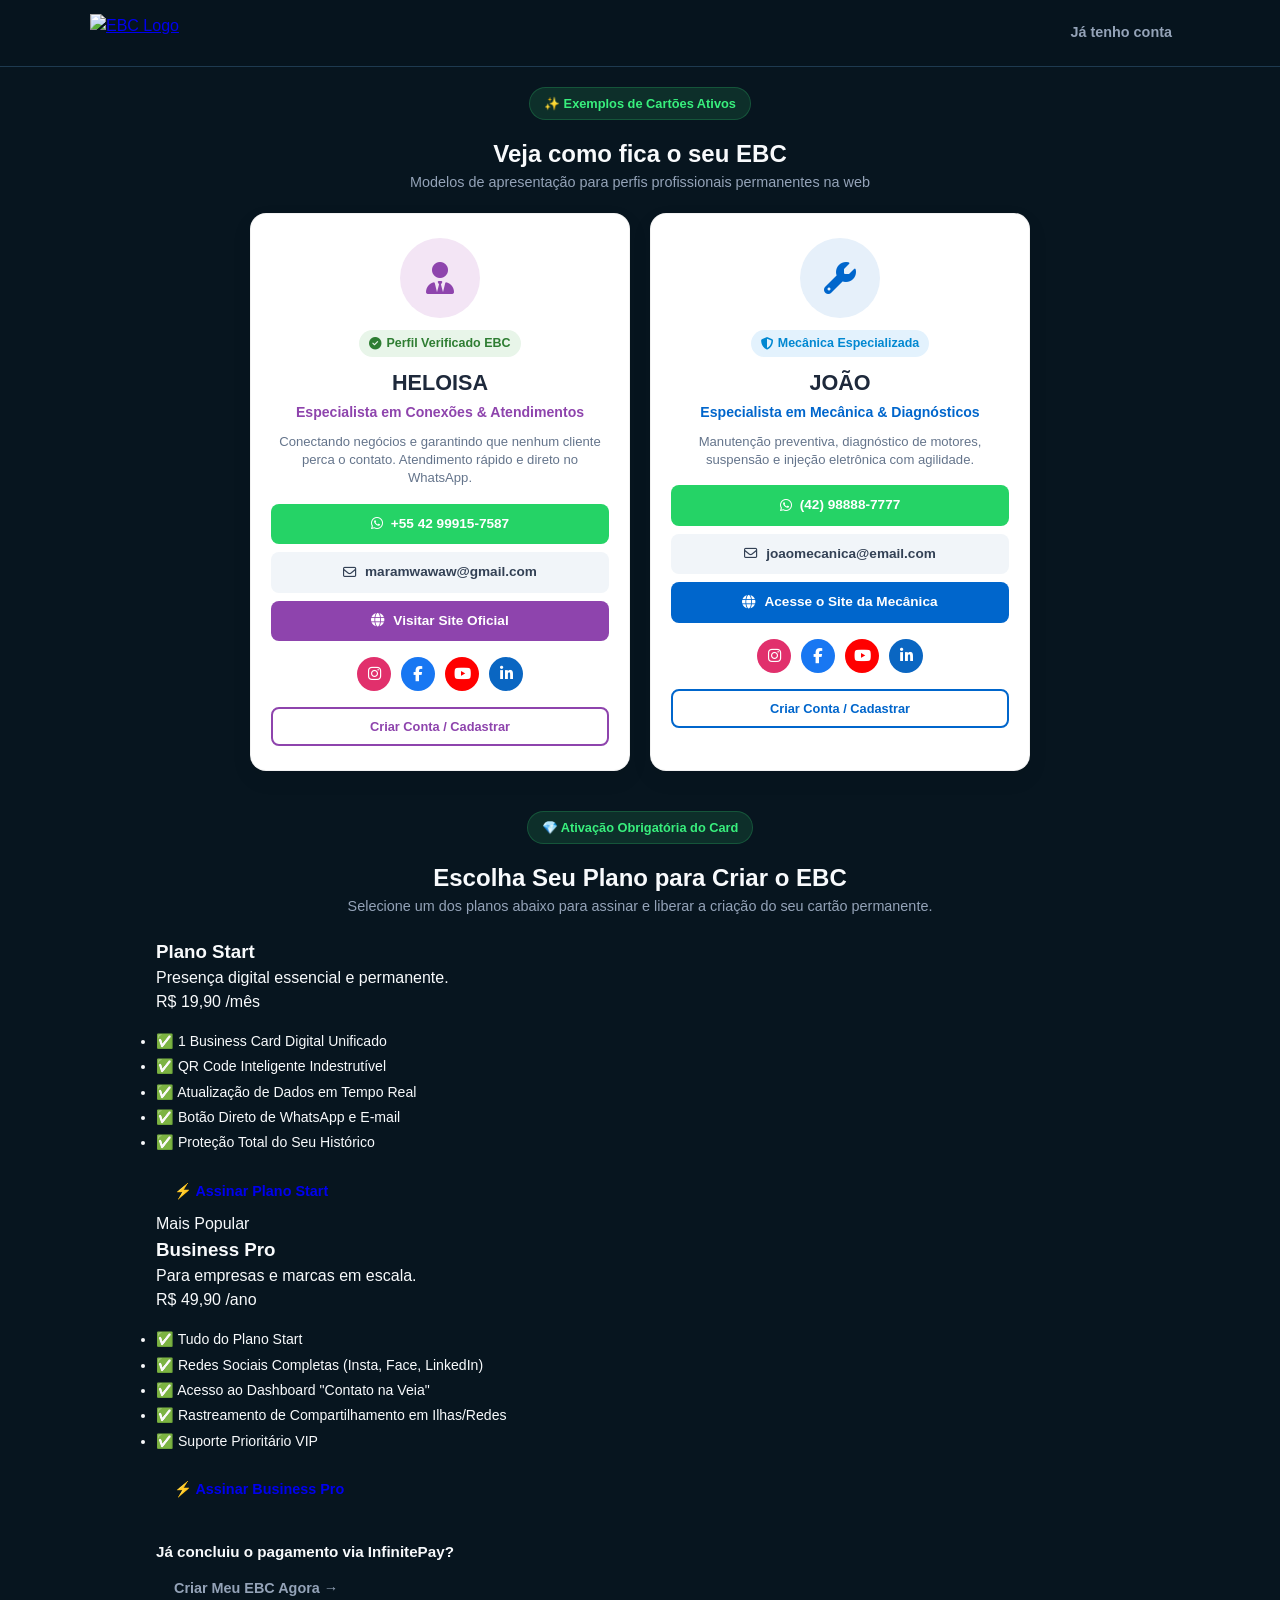
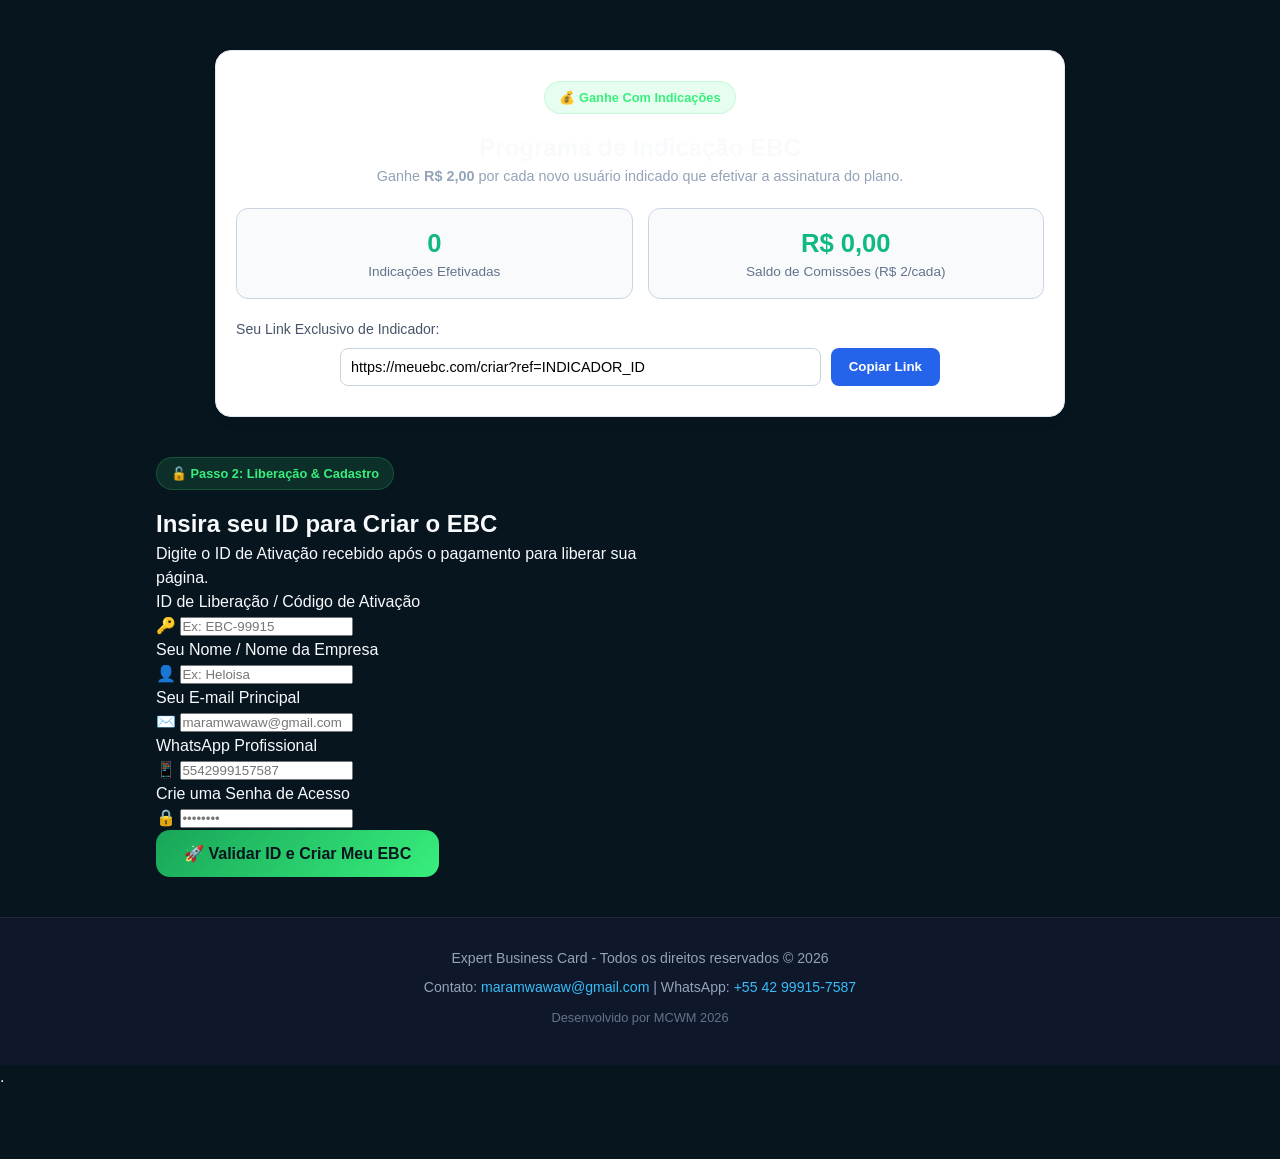
==== commit 48dea6ba: "cadastro.html Atualização" ====
--- a/cadastro.html
+++ b/cadastro.html
@@ -11,7 +11,7 @@
     <link rel="stylesheet" href="https://cdnjs.cloudflare.com/ajax/libs/font-awesome/6.4.0/css/all.min.css">
     
     <style>
-        /* Ajustes específicos para a grade de cartões */
+        /* Grade e estilo dos cartões de demonstração */
         .cards-grid-wrapper {
             display: flex;
             flex-wrap: wrap;
@@ -99,9 +99,7 @@
             transition: opacity 0.2s;
         }
 
-        .custom-card .btn-card-action:hover {
-            opacity: 0.9;
-        }
+        .custom-card .btn-card-action:hover { opacity: 0.9; }
 
         .custom-card .social-links {
             display: flex;
@@ -133,7 +131,7 @@
             display: block;
         }
 
-        /* CARD HELOISA */
+        /* HELOISA */
         .card-heloisa .avatar-box { background: #f3e5f5; color: #8e44ad; }
         .card-heloisa .badge-verified { background: #e8f5e9; color: #2e7d32; }
         .card-heloisa .card-subtitle { color: #8e44ad; }
@@ -147,7 +145,7 @@
         .card-heloisa .social-links a.in { background: #0a66c2; }
         .card-heloisa .btn-register { border-color: #8e44ad; color: #8e44ad; }
 
-        /* CARD JOÃO */
+        /* JOÃO */
         .card-joao .avatar-box { background: #e6f0fa; color: #0066cc; }
         .card-joao .badge-verified { background: #e3f2fd; color: #0288d1; }
         .card-joao .card-subtitle { color: #0066cc; }
@@ -161,8 +159,407 @@
         .card-joao .social-links a.in { background: #0a66c2; }
         .card-joao .btn-register { border-color: #0066cc; color: #0066cc; }
 
+        /* Estilo da Seção do Programa de Indicação */
+        .affiliate-section {
+            background: #ffffff;
+            border: 1px solid #e2e8f0;
+            border-radius: 16px;
+            padding: 30px 20px;
+            max-width: 850px;
+            margin: 0 auto 40px auto;
+            box-shadow: 0 4px 15px rgba(0,0,0,0.03);
+        }
+
+        .affiliate-metrics {
+            display: flex;
+            flex-wrap: wrap;
+            gap: 15px;
+            justify-content: space-around;
+            margin: 20px 0;
+            text-align: center;
+        }
+
+        .metric-box {
+            background: #f8fafc;
+            border: 1px solid #cbd5e1;
+            border-radius: 12px;
+            padding: 15px;
+            flex: 1;
+            min-width: 200px;
+        }
+
+        .metric-box .metric-value {
+            font-size: 1.6rem;
+            font-weight: 800;
+            color: #10b981;
+        }
+
+        .metric-box .metric-label {
+            font-size: 0.85rem;
+            color: #64748b;
+        }
+
+        .affiliate-link-box {
+            display: flex;
+            gap: 10px;
+            max-width: 600px;
+            margin: 0 auto;
+        }
+
+        .affiliate-link-box input {
+            flex: 1;
+            padding: 10px;
+            border: 1px solid #cbd5e1;
+            border-radius: 8px;
+            font-size: 0.9rem;
+        }
+
+        .affiliate-link-box button {
+            padding: 10px 18px;
+            background: #2563eb;
+            color: #fff;
+            border: none;
+            border-radius: 8px;
+            font-weight: 600;
+            cursor: pointer;
+        }
+
+        /* Rodapé Completo */
         .site-footer {
+            background: #0f172a;
+            color: #94a3b8;
+            padding: 30px 20px;
             text-align: center;
-            padding: 20px;
-            font-size: 0.
-      
+            font-size: 0.88rem;
+            margin-top: 40px;
+            border-top: 1px solid #1e293b;
+        }
+
+        .site-footer a {
+            color: #38bdf8;
+            text-decoration: none;
+        }
+
+        .site-footer p {
+            margin-bottom: 8px;
+        }
+    </style>
+</head>
+<body class="app-mode">
+
+    <header class="app-header">
+        <div class="header-container">
+            <a href="index.html" class="app-brand">
+                <img src="logo-ebc.svg" alt="EBC Logo" class="brand-logo">
+            </a>
+            <div class="header-actions">
+                <a href="login.html" class="btn btn-ghost">Já tenho conta</a>
+            </div>
+        </div>
+    </header>
+
+    <main class="app-content">
+
+        <section class="app-section">
+            <div class="section-header text-center">
+                <div class="app-chip">✨ Exemplos de Cartões Ativos</div>
+                <h2>Veja como fica o seu EBC</h2>
+                <p>Modelos de apresentação para perfis profissionais permanentes na web</p>
+            </div>
+
+            <div class="cards-grid-wrapper">
+
+                <div class="custom-card card-heloisa">
+                    <div class="avatar-box">
+                        <i class="fa-solid fa-user-tie"></i>
+                    </div>
+                    <div class="badge-verified">
+                        <i class="fa-solid fa-circle-check"></i> Perfil Verificado EBC
+                    </div>
+                    <h3>HELOISA</h3>
+                    <div class="card-subtitle">Especialista em Conexões & Atendimentos</div>
+                    <p class="card-bio">
+                        Conectando negócios e garantindo que nenhum cliente perca o contato. Atendimento rápido e direto no WhatsApp.
+                    </p>
+                    <div class="card-actions">
+                        <a href="https://wa.me/5542999157587" target="_blank" class="btn-card-action btn-whatsapp">
+                            <i class="fa-brands fa-whatsapp"></i> +55 42 99915-7587
+                        </a>
+                        <a href="mailto:maramwawaw@gmail.com" class="btn-card-action btn-email">
+                            <i class="fa-regular fa-envelope"></i> maramwawaw@gmail.com
+                        </a>
+                        <a href="https://www.siteheloisa.com.br" target="_blank" class="btn-card-action btn-site">
+                            <i class="fa-solid fa-globe"></i> Visitar Site Oficial
+                        </a>
+                    </div>
+                    <div class="social-links">
+                        <a href="#" class="ig" title="Instagram"><i class="fa-brands fa-instagram"></i></a>
+                        <a href="#" class="fb" title="Facebook"><i class="fa-brands fa-facebook-f"></i></a>
+                        <a href="#" class="yt" title="YouTube"><i class="fa-brands fa-youtube"></i></a>
+                        <a href="#" class="in" title="LinkedIn"><i class="fa-brands fa-linkedin-in"></i></a>
+                    </div>
+                    <a href="#form-cadastro-ebc" class="btn-register">Criar Conta / Cadastrar</a>
+                </div>
+
+                <div class="custom-card card-joao">
+                    <div class="avatar-box">
+                        <i class="fa-solid fa-wrench"></i>
+                    </div>
+                    <div class="badge-verified">
+                        <i class="fa-solid fa-shield-halved"></i> Mecânica Especializada
+                    </div>
+                    <h3>JOÃO</h3>
+                    <div class="card-subtitle">Especialista em Mecânica & Diagnósticos</div>
+                    <p class="card-bio">
+                        Manutenção preventiva, diagnóstico de motores, suspensão e injeção eletrônica com agilidade.
+                    </p>
+                    <div class="card-actions">
+                        <a href="https://wa.me/5542988887777" target="_blank" class="btn-card-action btn-whatsapp">
+                            <i class="fa-brands fa-whatsapp"></i> (42) 98888-7777
+                        </a>
+                        <a href="mailto:joaomecanica@email.com" class="btn-card-action btn-email">
+                            <i class="fa-regular fa-envelope"></i> joaomecanica@email.com
+                        </a>
+                        <a href="https://www.joaomecanica.com.br" target="_blank" class="btn-card-action btn-site">
+                            <i class="fa-solid fa-globe"></i> Acesse o Site da Mecânica
+                        </a>
+                    </div>
+                    <div class="social-links">
+                        <a href="#" class="ig" title="Instagram"><i class="fa-brands fa-instagram"></i></a>
+                        <a href="#" class="fb" title="Facebook"><i class="fa-brands fa-facebook-f"></i></a>
+                        <a href="#" class="yt" title="YouTube"><i class="fa-brands fa-youtube"></i></a>
+                        <a href="#" class="in" title="LinkedIn"><i class="fa-brands fa-linkedin-in"></i></a>
+                    </div>
+                    <a href="#form-cadastro-ebc" class="btn-register">Criar Conta / Cadastrar</a>
+                </div>
+
+            </div>
+        </section>
+
+        <section class="app-section">
+            <div class="section-header text-center">
+                <div class="app-chip">💎 Ativação Obrigatória do Card</div>
+                <h2>Escolha Seu Plano para Criar o EBC</h2>
+                <p>Selecione um dos planos abaixo para assinar e liberar a criação do seu cartão permanente.</p>
+            </div>
+
+            <div class="plans-container" style="margin-bottom: 30px;">
+                <div class="plan-card">
+                    <div class="plan-header">
+                        <h3>Plano Start</h3>
+                        <p class="plan-desc">Presença digital essencial e permanente.</p>
+                    </div>
+                    <div class="plan-price">
+                        <span class="currency">R$</span>
+                        <span class="amount">19,90</span>
+                        <span class="period">/mês</span>
+                    </div>
+                    <ul class="plan-features" style="text-align: left; margin: 15px 0; font-size: 0.88rem; line-height: 1.8;">
+                        <li>✅ 1 Business Card Digital Unificado</li>
+                        <li>✅ QR Code Inteligente Indestrutível</li>
+                        <li>✅ Atualização de Dados em Tempo Real</li>
+                        <li>✅ Botão Direto de WhatsApp e E-mail</li>
+                        <li>✅ Proteção Total do Seu Histórico</li>
+                    </ul>
+                    <a href="https://invoice.infinitepay.io/plans/wanderer/W61VbRjWlc" target="_blank" class="btn btn-plan">
+                        ⚡ Assinar Plano Start
+                    </a>
+                </div>
+
+                <div class="plan-card featured">
+                    <div class="plan-badge">Mais Popular</div>
+                    <div class="plan-header">
+                        <h3>Business Pro</h3>
+                        <p class="plan-desc">Para empresas e marcas em escala.</p>
+                    </div>
+                    <div class="plan-price">
+                        <span class="currency">R$</span>
+                        <span class="amount">49,90</span>
+                        <span class="period">/ano</span>
+                    </div>
+                    <ul class="plan-features" style="text-align: left; margin: 15px 0; font-size: 0.88rem; line-height: 1.8;">
+                        <li>✅ Tudo do Plano Start</li>
+                        <li>✅ Redes Sociais Completas (Insta, Face, LinkedIn)</li>
+                        <li>✅ Acesso ao Dashboard "Contato na Veia"</li>
+                        <li>✅ Rastreamento de Compartilhamento em Ilhas/Redes</li>
+                        <li>✅ Suporte Prioritário VIP</li>
+                    </ul>
+                    <a href="https://invoice.infinitepay.io/plans/wanderer/f2KK0STDxu" target="_blank" class="btn btn-plan btn-featured">
+                        ⚡ Assinar Business Pro
+                    </a>
+                </div>
+            </div>
+
+            <div class="text-center" style="margin-top: 15px;">
+                <p style="font-weight: 600; font-size: 0.95rem;">Já concluiu o pagamento via InfinitePay?</p>
+                <a href="#form-cadastro-ebc" class="btn btn-ghost" style="margin-top: 5px; display: inline-block;">
+                    Criar Meu EBC Agora →
+                </a>
+            </div>
+        </section>
+
+        <section class="app-section">
+            <div class="affiliate-section">
+                <div class="section-header text-center" style="margin-bottom: 15px;">
+                    <div class="app-chip">💰 Ganhe Com Indicações</div>
+                    <h2>Programa de Indicação EBC</h2>
+                    <p>Ganhe <strong>R$ 2,00</strong> por cada novo usuário indicado que efetivar a assinatura do plano.</p>
+                </div>
+
+                <div class="affiliate-metrics">
+                    <div class="metric-box">
+                        <div class="metric-value" id="total-indicados">0</div>
+                        <div class="metric-label">Indicações Efetivadas</div>
+                    </div>
+                    <div class="metric-box">
+                        <div class="metric-value" id="saldo-acumulado">R$ 0,00</div>
+                        <div class="metric-label">Saldo de Comissões (R$ 2/cada)</div>
+                    </div>
+                </div>
+
+                <div class="text-center" style="margin-top: 20px;">
+                    <p style="font-size: 0.88rem; color: #475569; margin-bottom: 8px;">Seu Link Exclusivo de Indicador:</p>
+                    <div class="affiliate-link-box">
+                        <input type="text" id="input-link-indicador" value="https://meuebc.com/criar?ref=INDICADOR_ID" readonly>
+                        <button onclick="copiarLinkIndicacao()">Copiar Link</button>
+                    </div>
+                    <small id="msg-link-copiado" style="display:none; color: #10b981; font-weight: 600; margin-top: 5px;">Link copiado com sucesso!</small>
+                </div>
+            </div>
+        </section>
+
+        <section class="app-section">
+            <div class="auth-wrapper" style="max-width: 500px;">
+                <div class="auth-card">
+                    <div class="auth-header text-center">
+                        <div class="app-chip">🔓 Passo 2: Liberação & Cadastro</div>
+                        <h2>Insira seu ID para Criar o EBC</h2>
+                        <p>Digite o ID de Ativação recebido após o pagamento para liberar sua página.</p>
+                    </div>
+
+                    <form id="form-cadastro-ebc" class="app-form" onsubmit="validarELiberarEBC(event)">
+                        <div id="auth-alert" class="form-alert" style="display: none;"></div>
+
+                        <div class="form-group">
+                            <label for="id-liberacao">ID de Liberação / Código de Ativação</label>
+                            <div class="input-wrapper">
+                                <span class="input-icon">🔑</span>
+                                <input type="text" id="id-liberacao" placeholder="Ex: EBC-99915" required>
+                            </div>
+                        </div>
+
+                        <div class="form-group">
+                            <label for="nome">Seu Nome / Nome da Empresa</label>
+                            <div class="input-wrapper">
+                                <span class="input-icon">👤</span>
+                                <input type="text" id="nome" placeholder="Ex: Heloisa" required>
+                            </div>
+                        </div>
+
+                        <div class="form-group">
+                            <label for="email">Seu E-mail Principal</label>
+                            <div class="input-wrapper">
+                                <span class="input-icon">✉️</span>
+                                <input type="email" id="email" placeholder="maramwawaw@gmail.com" required>
+                            </div>
+                        </div>
+
+                        <div class="form-group">
+                            <label for="whatsapp">WhatsApp Profissional</label>
+                            <div class="input-wrapper">
+                                <span class="input-icon">📱</span>
+                                <input type="tel" id="whatsapp" placeholder="5542999157587" required>
+                            </div>
+                        </div>
+
+                        <div class="form-group">
+                            <label for="senha">Crie uma Senha de Acesso</label>
+                            <div class="input-wrapper">
+                                <span class="input-icon">🔒</span>
+                                <input type="password" id="senha" placeholder="••••••••" minlength="6" required>
+                            </div>
+                        </div>
+
+                        <button type="submit" class="btn btn-app-primary btn-full">
+                            🚀 Validar ID e Criar Meu EBC
+                        </button>
+                    </form>
+                </div>
+            </div>
+        </section>
+    </main>
+
+    <div class="mobile-bottom-nav">
+        <a href="index.html" class="nav-item">
+            <span class="nav-icon">🏠</span>
+            <span class="nav-label">Início</span>
+        </a>
+        <a href="planos.html" class="nav-item">
+            <span class="nav-icon">💎</span>
+            <span class="nav-label">Planos</span>
+        </a>
+        <a href="cadastro.html" class="nav-item active">
+            <span class="nav-icon">➕</span>
+            <span class="nav-label">Criar</span>
+        </a>
+        <a href="login.html" class="nav-item">
+            <span class="nav-icon">🔑</span>
+            <span class="nav-label">Entrar</span>
+        </a>
+    </div>
+
+    <footer class="site-footer">
+        <p>Expert Business Card - Todos os direitos reservados © 2026</p>
+        <p>Contato: <a href="mailto:maramwawaw@gmail.com">maramwawaw@gmail.com</a> | WhatsApp: <a href="https://wa.me/5542999157587" target="_blank">+55 42 99915-7587</a></p>
+        <p style="font-size: 0.8rem; margin-top: 10px; color: #64748b;">Desenvolvido por MCWM 2026</p>
+    </footer>
+
+    <script src="app.js"></script>
+    <script>
+        function copiarLinkIndicacao() {
+            const copyText = document.getElementById("input-link-indicador");
+            copyText.select();
+            copyText.setSelectionRange(0, 99999);
+            navigator.clipboard.writeText(copyText.value);
+            
+            const msg = document.getElementById("msg-link-copiado");
+            msg.style.display = "block";
+            setTimeout(() => { msg.style.display = "none"; }, 2500);
+        }
+
+        function validarELiberarEBC(event) {
+            event.preventDefault();
+
+            const idLiberacao = document.getElementById('id-liberacao').value.trim();
+            const alertBox = document.getElementById('auth-alert');
+
+            if (!idLiberacao) {
+                alertBox.innerText = '❌ Por favor, informe o ID de Liberação do seu plano.';
+                alertBox.className = 'form-alert alert-error';
+                alertBox.style.display = 'block';
+                return;
+            }
+
+            const usuario = {
+                ebc_id: idLiberacao,
+                nome: document.getElementById('nome').value,
+                email: document.getElementById('email').value,
+                whatsapp: document.getElementById('whatsapp').value,
+                senha: document.getElementById('senha').value
+            };
+
+            localStorage.setItem('ebc_sessao_ativa', JSON.stringify(usuario));
+
+            alertBox.innerText = '✅ ID Validado! Redirecionando para o seu Dashboard...';
+            alertBox.className = 'form-alert alert-success';
+            alertBox.style.display = 'block';
+
+            setTimeout(() => {
+                window.location.href = 'dashboard.html';
+            }, 1200);
+        }
+    </script>
+</body>
+</html>
+         
+        .
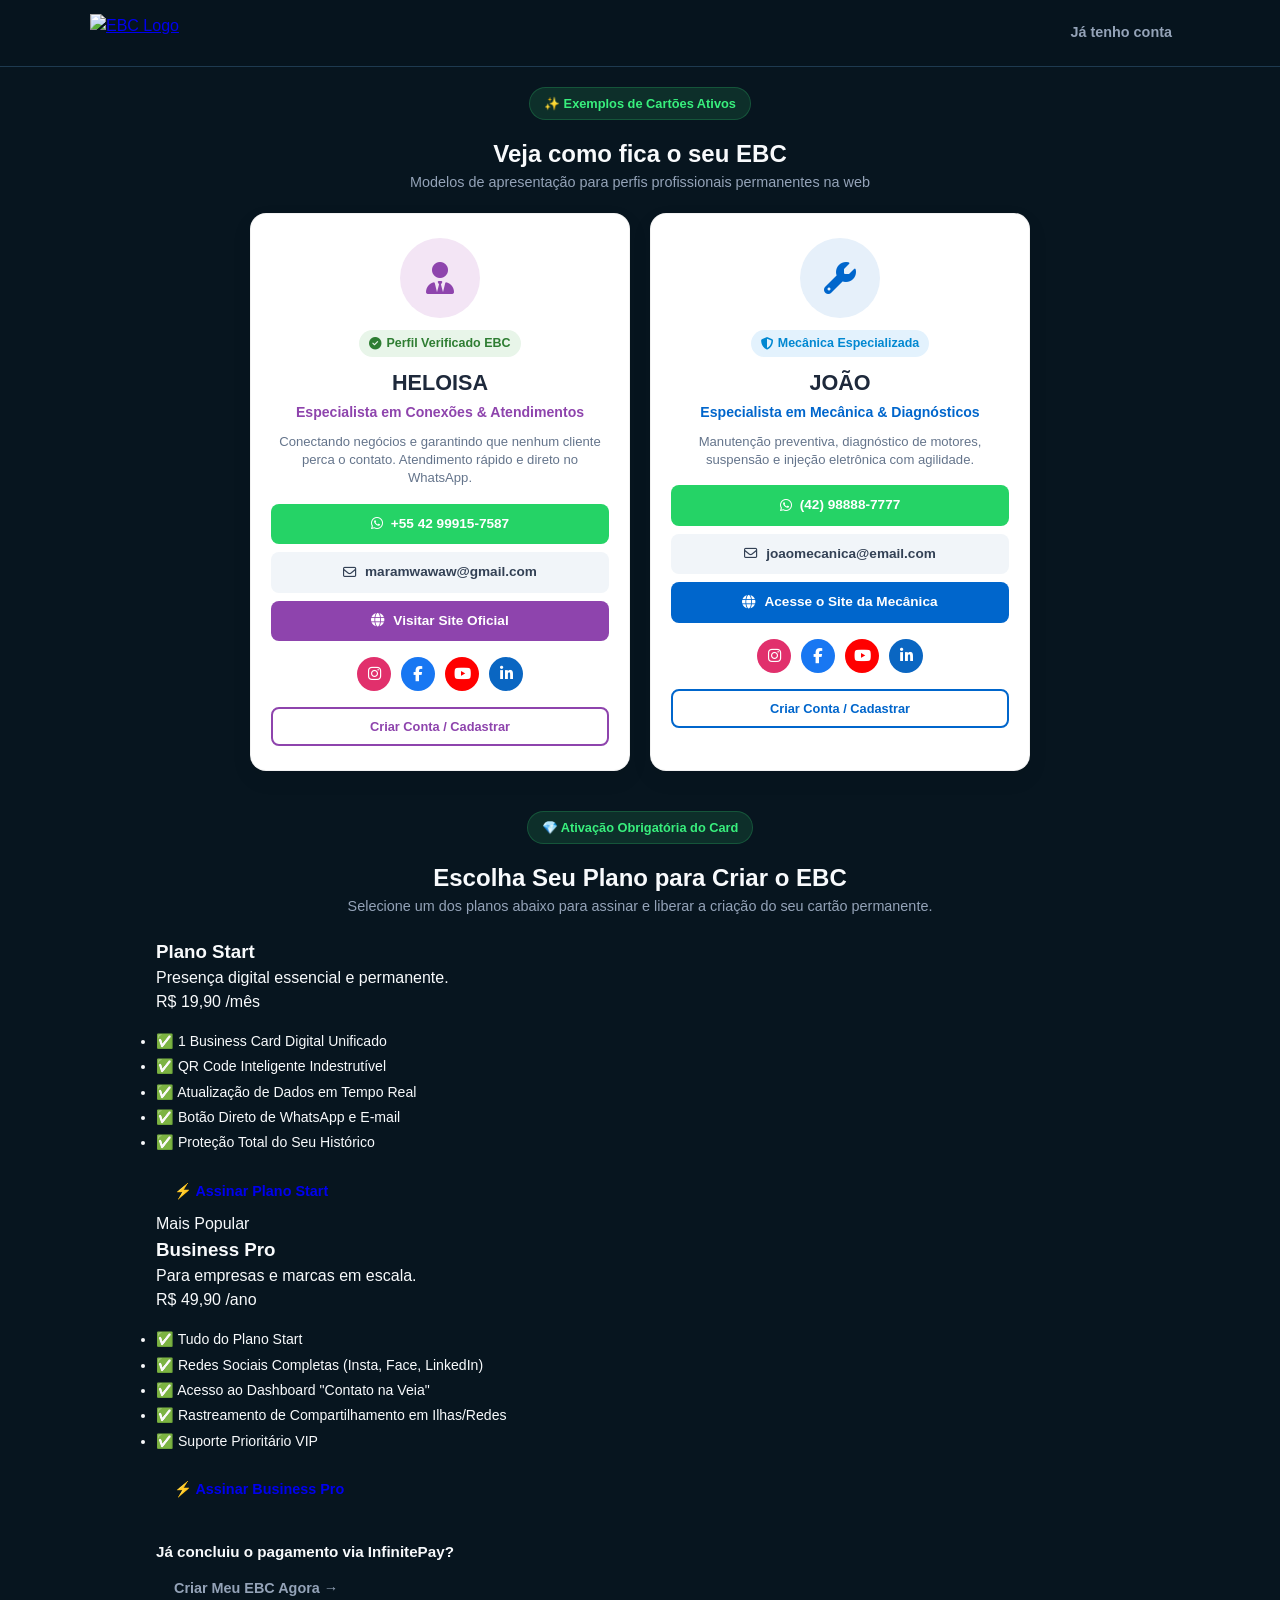
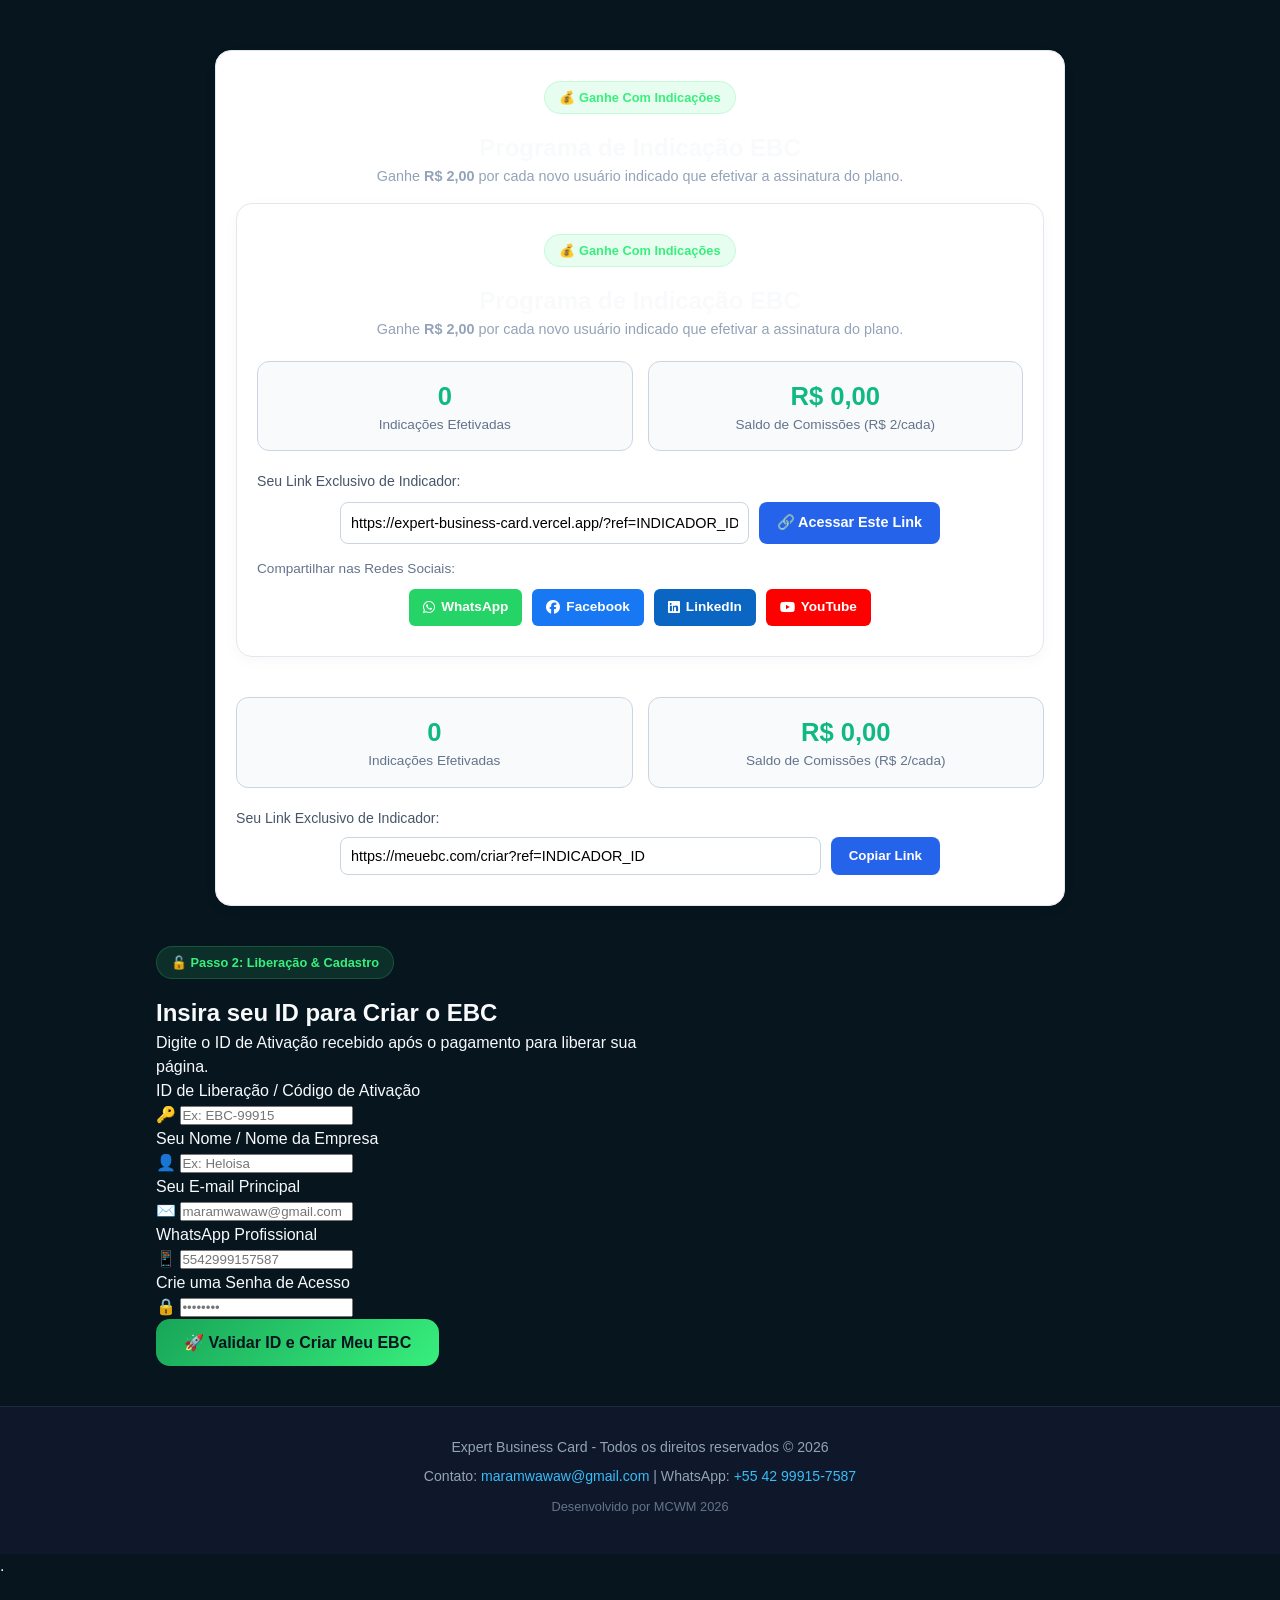
==== commit 9d4e5f18: "e cadastro.html Atualização" ====
--- a/cadastro.html
+++ b/cadastro.html
@@ -405,6 +405,53 @@
                     <h2>Programa de Indicação EBC</h2>
                     <p>Ganhe <strong>R$ 2,00</strong> por cada novo usuário indicado que efetivar a assinatura do plano.</p>
                 </div>
+              <section class="app-section">
+    <div class="affiliate-section" style="background: #ffffff; border: 1px solid #e2e8f0; border-radius: 16px; padding: 30px 20px; max-width: 850px; margin: 0 auto 40px auto; box-shadow: 0 4px 15px rgba(0,0,0,0.03);">
+        <div class="section-header text-center" style="margin-bottom: 15px;">
+            <div class="app-chip">💰 Ganhe Com Indicações</div>
+            <h2>Programa de Indicação EBC</h2>
+            <p>Ganhe <strong>R$ 2,00</strong> por cada novo usuário indicado que efetivar a assinatura do plano.</p>
+        </div>
+
+        <div class="affiliate-metrics" style="display: flex; flex-wrap: wrap; gap: 15px; justify-content: space-around; margin: 20px 0; text-align: center;">
+            <div class="metric-box" style="background: #f8fafc; border: 1px solid #cbd5e1; border-radius: 12px; padding: 15px; flex: 1; min-width: 200px;">
+                <div class="metric-value" id="total-indicados" style="font-size: 1.6rem; font-weight: 800; color: #10b981;">0</div>
+                <div class="metric-label" style="font-size: 0.85rem; color: #64748b;">Indicações Efetivadas</div>
+            </div>
+            <div class="metric-box" style="background: #f8fafc; border: 1px solid #cbd5e1; border-radius: 12px; padding: 15px; flex: 1; min-width: 200px;">
+                <div class="metric-value" id="saldo-acumulado" style="font-size: 1.6rem; font-weight: 800; color: #10b981;">R$ 0,00</div>
+                <div class="metric-label" style="font-size: 0.85rem; color: #64748b;">Saldo de Comissões (R$ 2/cada)</div>
+            </div>
+        </div>
+
+        <div class="text-center" style="margin-top: 20px;">
+            <p style="font-size: 0.88rem; color: #475569; margin-bottom: 10px;">Seu Link Exclusivo de Indicador:</p>
+            
+            <div style="display: flex; gap: 10px; max-width: 600px; margin: 0 auto 15px auto; flex-wrap: wrap;">
+                <input type="text" id="input-link-indicador" value="https://expert-business-card.vercel.app/?ref=INDICADOR_ID" readonly style="flex: 1; min-width: 240px; padding: 10px; border: 1px solid #cbd5e1; border-radius: 8px; font-size: 0.9rem;">
+                <a href="https://expert-business-card.vercel.app/?ref=INDICADOR_ID" target="_blank" class="btn" style="padding: 10px 18px; background: #2563eb; color: #fff; border-radius: 8px; font-weight: 600; text-decoration: none; display: inline-flex; align-items: center; gap: 6px;">
+                    🔗 Acessar Este Link
+                </a>
+            </div>
+
+            <p style="font-size: 0.85rem; color: #64748b; margin-bottom: 10px;">Compartilhar nas Redes Sociais:</p>
+            <div class="share-buttons" style="display: flex; justify-content: center; gap: 10px; flex-wrap: wrap;">
+                <a href="https://api.whatsapp.com/send?text=Crie%20seu%20cart%C3%A3o%20de%20visitas%20digital%20permanente%20no%20EBC:%20https://expert-business-card.vercel.app/?ref=INDICADOR_ID" target="_blank" style="background: #25d366; color: white; padding: 8px 14px; border-radius: 6px; text-decoration: none; font-size: 0.85rem; font-weight: bold; display: flex; align-items: center; gap: 6px;">
+                    <i class="fa-brands fa-whatsapp"></i> WhatsApp
+                </a>
+                <a href="https://www.facebook.com/sharer/sharer.php?u=https://expert-business-card.vercel.app/?ref=INDICADOR_ID" target="_blank" style="background: #1877f2; color: white; padding: 8px 14px; border-radius: 6px; text-decoration: none; font-size: 0.85rem; font-weight: bold; display: flex; align-items: center; gap: 6px;">
+                    <i class="fa-brands fa-facebook"></i> Facebook
+                </a>
+                <a href="https://www.linkedin.com/sharing/share-offsite/?url=https://expert-business-card.vercel.app/?ref=INDICADOR_ID" target="_blank" style="background: #0a66c2; color: white; padding: 8px 14px; border-radius: 6px; text-decoration: none; font-size: 0.85rem; font-weight: bold; display: flex; align-items: center; gap: 6px;">
+                    <i class="fa-brands fa-linkedin"></i> LinkedIn
+                </a>
+                <a href="https://www.youtube.com" target="_blank" style="background: #ff0000; color: white; padding: 8px 14px; border-radius: 6px; text-decoration: none; font-size: 0.85rem; font-weight: bold; display: flex; align-items: center; gap: 6px;">
+                    <i class="fa-brands fa-youtube"></i> YouTube
+                </a>
+            </div>
+        </div>
+    </div>
+</section>
 
                 <div class="affiliate-metrics">
                     <div class="metric-box">
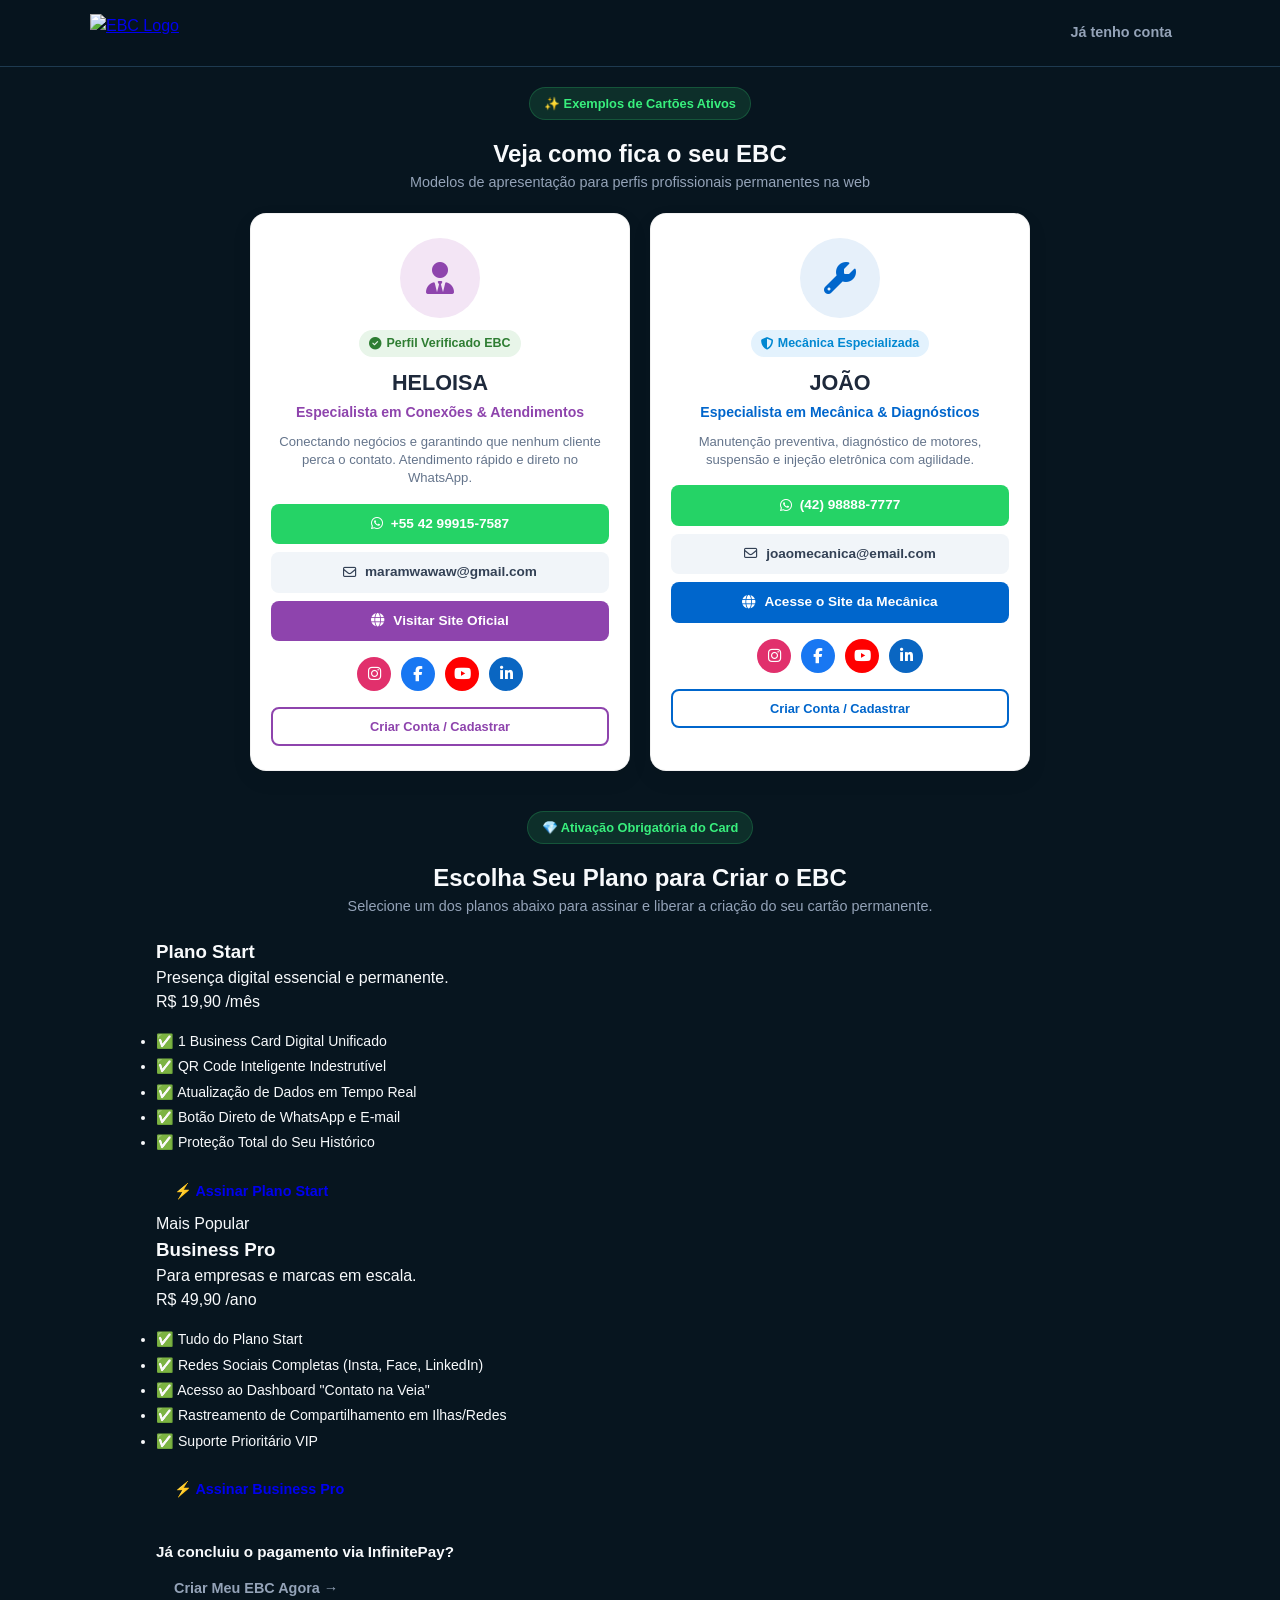
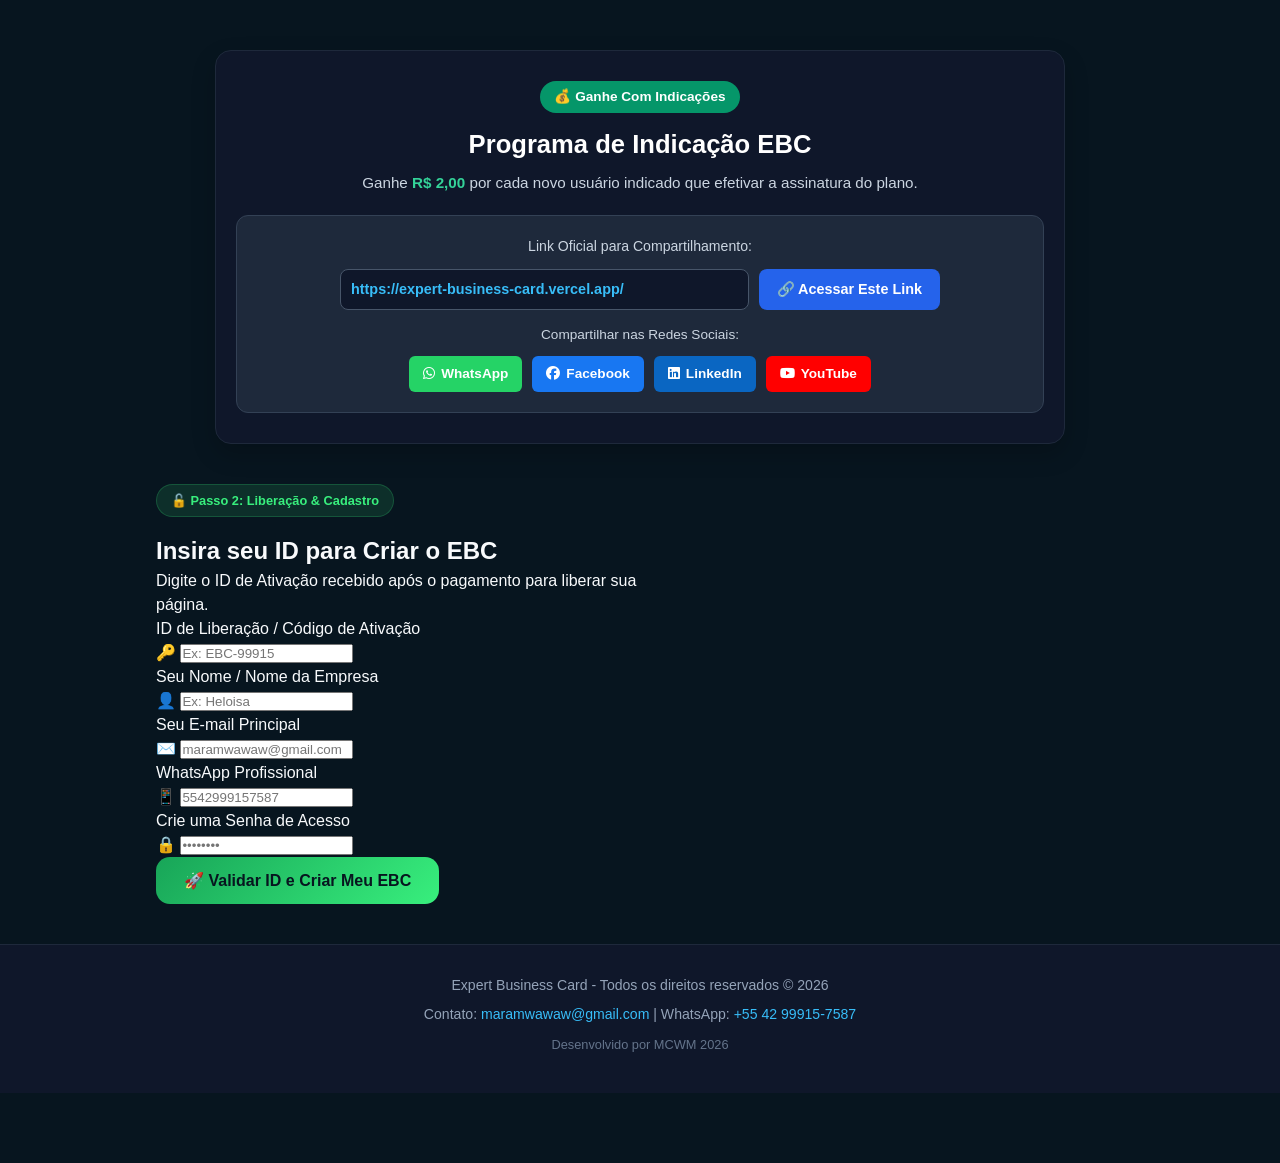
==== commit f393f6c2: "cadastro.html Atualização" ====
--- a/cadastro.html
+++ b/cadastro.html
@@ -159,72 +159,51 @@
         .card-joao .social-links a.in { background: #0a66c2; }
         .card-joao .btn-register { border-color: #0066cc; color: #0066cc; }
 
-        /* Estilo da Seção do Programa de Indicação */
-        .affiliate-section {
-            background: #ffffff;
-            border: 1px solid #e2e8f0;
+        /* SEÇÃO DE INDICAÇÃO COM ALTO CONTRASTE */
+        .affiliate-banner {
+            background: #0f172a;
+            border: 1px solid #1e293b;
             border-radius: 16px;
             padding: 30px 20px;
             max-width: 850px;
             margin: 0 auto 40px auto;
-            box-shadow: 0 4px 15px rgba(0,0,0,0.03);
-        }
-
-        .affiliate-metrics {
-            display: flex;
-            flex-wrap: wrap;
-            gap: 15px;
-            justify-content: space-around;
-            margin: 20px 0;
+            box-shadow: 0 10px 25px rgba(0,0,0,0.2);
+            color: #ffffff;
             text-align: center;
         }
 
-        .metric-box {
-            background: #f8fafc;
-            border: 1px solid #cbd5e1;
+        .affiliate-badge {
+            background: #059669;
+            color: #ffffff;
+            padding: 6px 14px;
+            border-radius: 20px;
+            font-size: 0.85rem;
+            font-weight: 700;
+            display: inline-block;
+            margin-bottom: 12px;
+        }
+
+        .affiliate-banner h2 {
+            color: #ffffff !important;
+            font-size: 1.6rem;
+            margin-bottom: 8px;
+        }
+
+        .affiliate-banner p {
+            color: #cbd5e1 !important;
+            font-size: 0.95rem;
+            margin-bottom: 20px;
+        }
+
+        .affiliate-share-box {
+            background: #1e293b;
+            border: 1px solid #334155;
             border-radius: 12px;
-            padding: 15px;
-            flex: 1;
-            min-width: 200px;
-        }
-
-        .metric-box .metric-value {
-            font-size: 1.6rem;
-            font-weight: 800;
-            color: #10b981;
-        }
-
-        .metric-box .metric-label {
-            font-size: 0.85rem;
-            color: #64748b;
-        }
-
-        .affiliate-link-box {
-            display: flex;
-            gap: 10px;
-            max-width: 600px;
-            margin: 0 auto;
-        }
-
-        .affiliate-link-box input {
-            flex: 1;
-            padding: 10px;
-            border: 1px solid #cbd5e1;
-            border-radius: 8px;
-            font-size: 0.9rem;
-        }
-
-        .affiliate-link-box button {
-            padding: 10px 18px;
-            background: #2563eb;
-            color: #fff;
-            border: none;
-            border-radius: 8px;
-            font-weight: 600;
-            cursor: pointer;
-        }
-
-        /* Rodapé Completo */
+            padding: 20px;
+            margin-top: 15px;
+        }
+
+        /* Rodapé */
         .site-footer {
             background: #0f172a;
             color: #94a3b8;
@@ -399,78 +378,36 @@
         </section>
 
         <section class="app-section">
-            <div class="affiliate-section">
-                <div class="section-header text-center" style="margin-bottom: 15px;">
-                    <div class="app-chip">💰 Ganhe Com Indicações</div>
-                    <h2>Programa de Indicação EBC</h2>
-                    <p>Ganhe <strong>R$ 2,00</strong> por cada novo usuário indicado que efetivar a assinatura do plano.</p>
-                </div>
-              <section class="app-section">
-    <div class="affiliate-section" style="background: #ffffff; border: 1px solid #e2e8f0; border-radius: 16px; padding: 30px 20px; max-width: 850px; margin: 0 auto 40px auto; box-shadow: 0 4px 15px rgba(0,0,0,0.03);">
-        <div class="section-header text-center" style="margin-bottom: 15px;">
-            <div class="app-chip">💰 Ganhe Com Indicações</div>
-            <h2>Programa de Indicação EBC</h2>
-            <p>Ganhe <strong>R$ 2,00</strong> por cada novo usuário indicado que efetivar a assinatura do plano.</p>
-        </div>
-
-        <div class="affiliate-metrics" style="display: flex; flex-wrap: wrap; gap: 15px; justify-content: space-around; margin: 20px 0; text-align: center;">
-            <div class="metric-box" style="background: #f8fafc; border: 1px solid #cbd5e1; border-radius: 12px; padding: 15px; flex: 1; min-width: 200px;">
-                <div class="metric-value" id="total-indicados" style="font-size: 1.6rem; font-weight: 800; color: #10b981;">0</div>
-                <div class="metric-label" style="font-size: 0.85rem; color: #64748b;">Indicações Efetivadas</div>
-            </div>
-            <div class="metric-box" style="background: #f8fafc; border: 1px solid #cbd5e1; border-radius: 12px; padding: 15px; flex: 1; min-width: 200px;">
-                <div class="metric-value" id="saldo-acumulado" style="font-size: 1.6rem; font-weight: 800; color: #10b981;">R$ 0,00</div>
-                <div class="metric-label" style="font-size: 0.85rem; color: #64748b;">Saldo de Comissões (R$ 2/cada)</div>
-            </div>
-        </div>
-
-        <div class="text-center" style="margin-top: 20px;">
-            <p style="font-size: 0.88rem; color: #475569; margin-bottom: 10px;">Seu Link Exclusivo de Indicador:</p>
-            
-            <div style="display: flex; gap: 10px; max-width: 600px; margin: 0 auto 15px auto; flex-wrap: wrap;">
-                <input type="text" id="input-link-indicador" value="https://expert-business-card.vercel.app/?ref=INDICADOR_ID" readonly style="flex: 1; min-width: 240px; padding: 10px; border: 1px solid #cbd5e1; border-radius: 8px; font-size: 0.9rem;">
-                <a href="https://expert-business-card.vercel.app/?ref=INDICADOR_ID" target="_blank" class="btn" style="padding: 10px 18px; background: #2563eb; color: #fff; border-radius: 8px; font-weight: 600; text-decoration: none; display: inline-flex; align-items: center; gap: 6px;">
-                    🔗 Acessar Este Link
-                </a>
-            </div>
-
-            <p style="font-size: 0.85rem; color: #64748b; margin-bottom: 10px;">Compartilhar nas Redes Sociais:</p>
-            <div class="share-buttons" style="display: flex; justify-content: center; gap: 10px; flex-wrap: wrap;">
-                <a href="https://api.whatsapp.com/send?text=Crie%20seu%20cart%C3%A3o%20de%20visitas%20digital%20permanente%20no%20EBC:%20https://expert-business-card.vercel.app/?ref=INDICADOR_ID" target="_blank" style="background: #25d366; color: white; padding: 8px 14px; border-radius: 6px; text-decoration: none; font-size: 0.85rem; font-weight: bold; display: flex; align-items: center; gap: 6px;">
-                    <i class="fa-brands fa-whatsapp"></i> WhatsApp
-                </a>
-                <a href="https://www.facebook.com/sharer/sharer.php?u=https://expert-business-card.vercel.app/?ref=INDICADOR_ID" target="_blank" style="background: #1877f2; color: white; padding: 8px 14px; border-radius: 6px; text-decoration: none; font-size: 0.85rem; font-weight: bold; display: flex; align-items: center; gap: 6px;">
-                    <i class="fa-brands fa-facebook"></i> Facebook
-                </a>
-                <a href="https://www.linkedin.com/sharing/share-offsite/?url=https://expert-business-card.vercel.app/?ref=INDICADOR_ID" target="_blank" style="background: #0a66c2; color: white; padding: 8px 14px; border-radius: 6px; text-decoration: none; font-size: 0.85rem; font-weight: bold; display: flex; align-items: center; gap: 6px;">
-                    <i class="fa-brands fa-linkedin"></i> LinkedIn
-                </a>
-                <a href="https://www.youtube.com" target="_blank" style="background: #ff0000; color: white; padding: 8px 14px; border-radius: 6px; text-decoration: none; font-size: 0.85rem; font-weight: bold; display: flex; align-items: center; gap: 6px;">
-                    <i class="fa-brands fa-youtube"></i> YouTube
-                </a>
-            </div>
-        </div>
-    </div>
-</section>
-
-                <div class="affiliate-metrics">
-                    <div class="metric-box">
-                        <div class="metric-value" id="total-indicados">0</div>
-                        <div class="metric-label">Indicações Efetivadas</div>
-                    </div>
-                    <div class="metric-box">
-                        <div class="metric-value" id="saldo-acumulado">R$ 0,00</div>
-                        <div class="metric-label">Saldo de Comissões (R$ 2/cada)</div>
-                    </div>
-                </div>
-
-                <div class="text-center" style="margin-top: 20px;">
-                    <p style="font-size: 0.88rem; color: #475569; margin-bottom: 8px;">Seu Link Exclusivo de Indicador:</p>
-                    <div class="affiliate-link-box">
-                        <input type="text" id="input-link-indicador" value="https://meuebc.com/criar?ref=INDICADOR_ID" readonly>
-                        <button onclick="copiarLinkIndicacao()">Copiar Link</button>
-                    </div>
-                    <small id="msg-link-copiado" style="display:none; color: #10b981; font-weight: 600; margin-top: 5px;">Link copiado com sucesso!</small>
+            <div class="affiliate-banner">
+                <div class="affiliate-badge">💰 Ganhe Com Indicações</div>
+                <h2>Programa de Indicação EBC</h2>
+                <p>Ganhe <strong style="color: #34d399;">R$ 2,00</strong> por cada novo usuário indicado que efetivar a assinatura do plano.</p>
+
+                <div class="affiliate-share-box">
+                    <p style="font-size: 0.88rem; color: #94a3b8; margin-bottom: 12px;">Link Oficial para Compartilhamento:</p>
+                    
+                    <div style="display: flex; gap: 10px; max-width: 600px; margin: 0 auto 15px auto; flex-wrap: wrap;">
+                        <input type="text" id="input-link-indicador" value="https://expert-business-card.vercel.app/" readonly style="flex: 1; min-width: 240px; padding: 10px; border: 1px solid #475569; border-radius: 8px; font-size: 0.9rem; background: #0f172a; color: #38bdf8; font-weight: 600;">
+                        <a href="https://expert-business-card.vercel.app/" target="_blank" class="btn" style="padding: 10px 18px; background: #2563eb; color: #fff; border-radius: 8px; font-weight: 600; text-decoration: none; display: inline-flex; align-items: center; gap: 6px;">
+                            🔗 Acessar Este Link
+                        </a>
+                    </div>
+
+                    <p style="font-size: 0.85rem; color: #cbd5e1; margin-bottom: 10px;">Compartilhar nas Redes Sociais:</p>
+                    <div style="display: flex; justify-content: center; gap: 10px; flex-wrap: wrap;">
+                        <a href="https://api.whatsapp.com/send?text=Crie%20seu%20cart%C3%A3o%20de%20visitas%20digital%20permanente%20no%20EBC:%20https://expert-business-card.vercel.app/" target="_blank" style="background: #25d366; color: white; padding: 8px 14px; border-radius: 6px; text-decoration: none; font-size: 0.85rem; font-weight: bold; display: flex; align-items: center; gap: 6px;">
+                            <i class="fa-brands fa-whatsapp"></i> WhatsApp
+                        </a>
+                        <a href="https://www.facebook.com/sharer/sharer.php?u=https://expert-business-card.vercel.app/" target="_blank" style="background: #1877f2; color: white; padding: 8px 14px; border-radius: 6px; text-decoration: none; font-size: 0.85rem; font-weight: bold; display: flex; align-items: center; gap: 6px;">
+                            <i class="fa-brands fa-facebook"></i> Facebook
+                        </a>
+                        <a href="https://www.linkedin.com/sharing/share-offsite/?url=https://expert-business-card.vercel.app/" target="_blank" style="background: #0a66c2; color: white; padding: 8px 14px; border-radius: 6px; text-decoration: none; font-size: 0.85rem; font-weight: bold; display: flex; align-items: center; gap: 6px;">
+                            <i class="fa-brands fa-linkedin"></i> LinkedIn
+                        </a>
+                        <a href="https://www.youtube.com" target="_blank" style="background: #ff0000; color: white; padding: 8px 14px; border-radius: 6px; text-decoration: none; font-size: 0.85rem; font-weight: bold; display: flex; align-items: center; gap: 6px;">
+                            <i class="fa-brands fa-youtube"></i> YouTube
+                        </a>
+                    </div>
                 </div>
             </div>
         </section>
@@ -563,17 +500,6 @@
 
     <script src="app.js"></script>
     <script>
-        function copiarLinkIndicacao() {
-            const copyText = document.getElementById("input-link-indicador");
-            copyText.select();
-            copyText.setSelectionRange(0, 99999);
-            navigator.clipboard.writeText(copyText.value);
-            
-            const msg = document.getElementById("msg-link-copiado");
-            msg.style.display = "block";
-            setTimeout(() => { msg.style.display = "none"; }, 2500);
-        }
-
         function validarELiberarEBC(event) {
             event.preventDefault();
 
@@ -608,5 +534,3 @@
     </script>
 </body>
 </html>
-         
-        .
